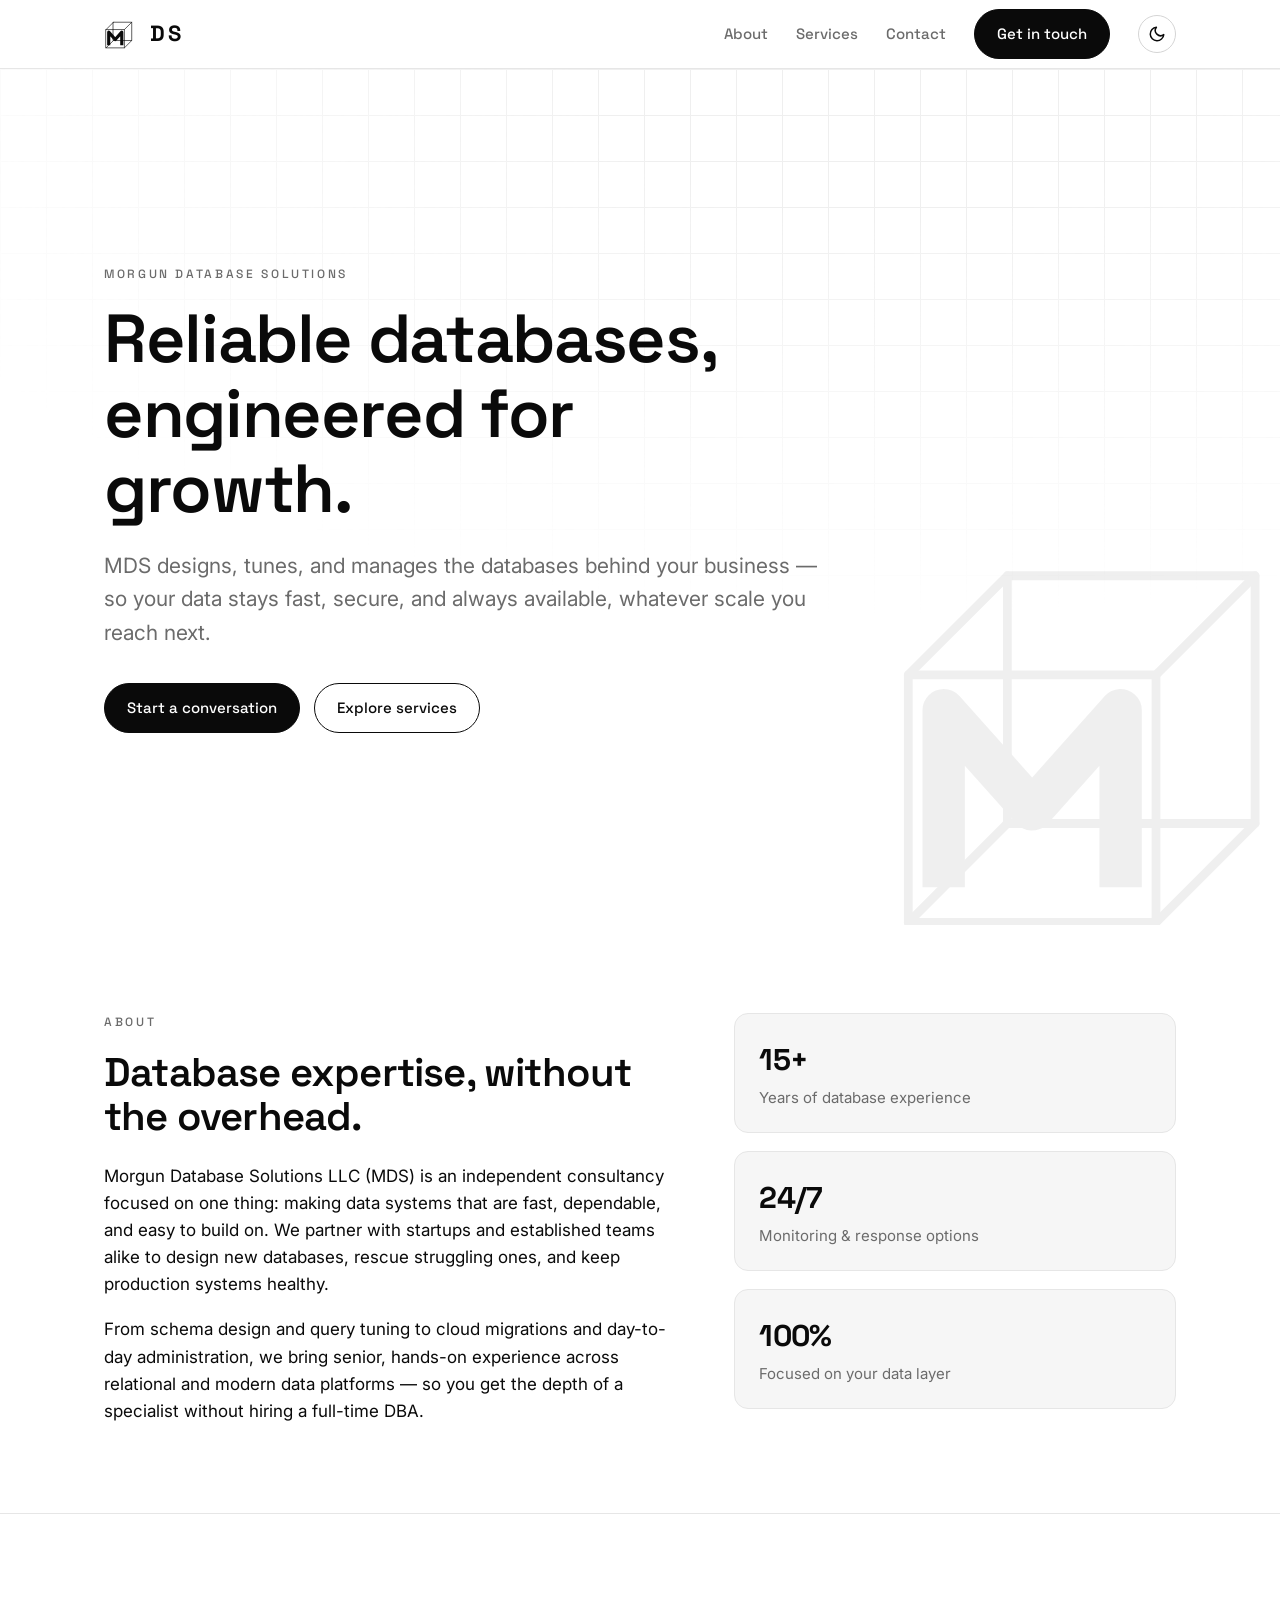
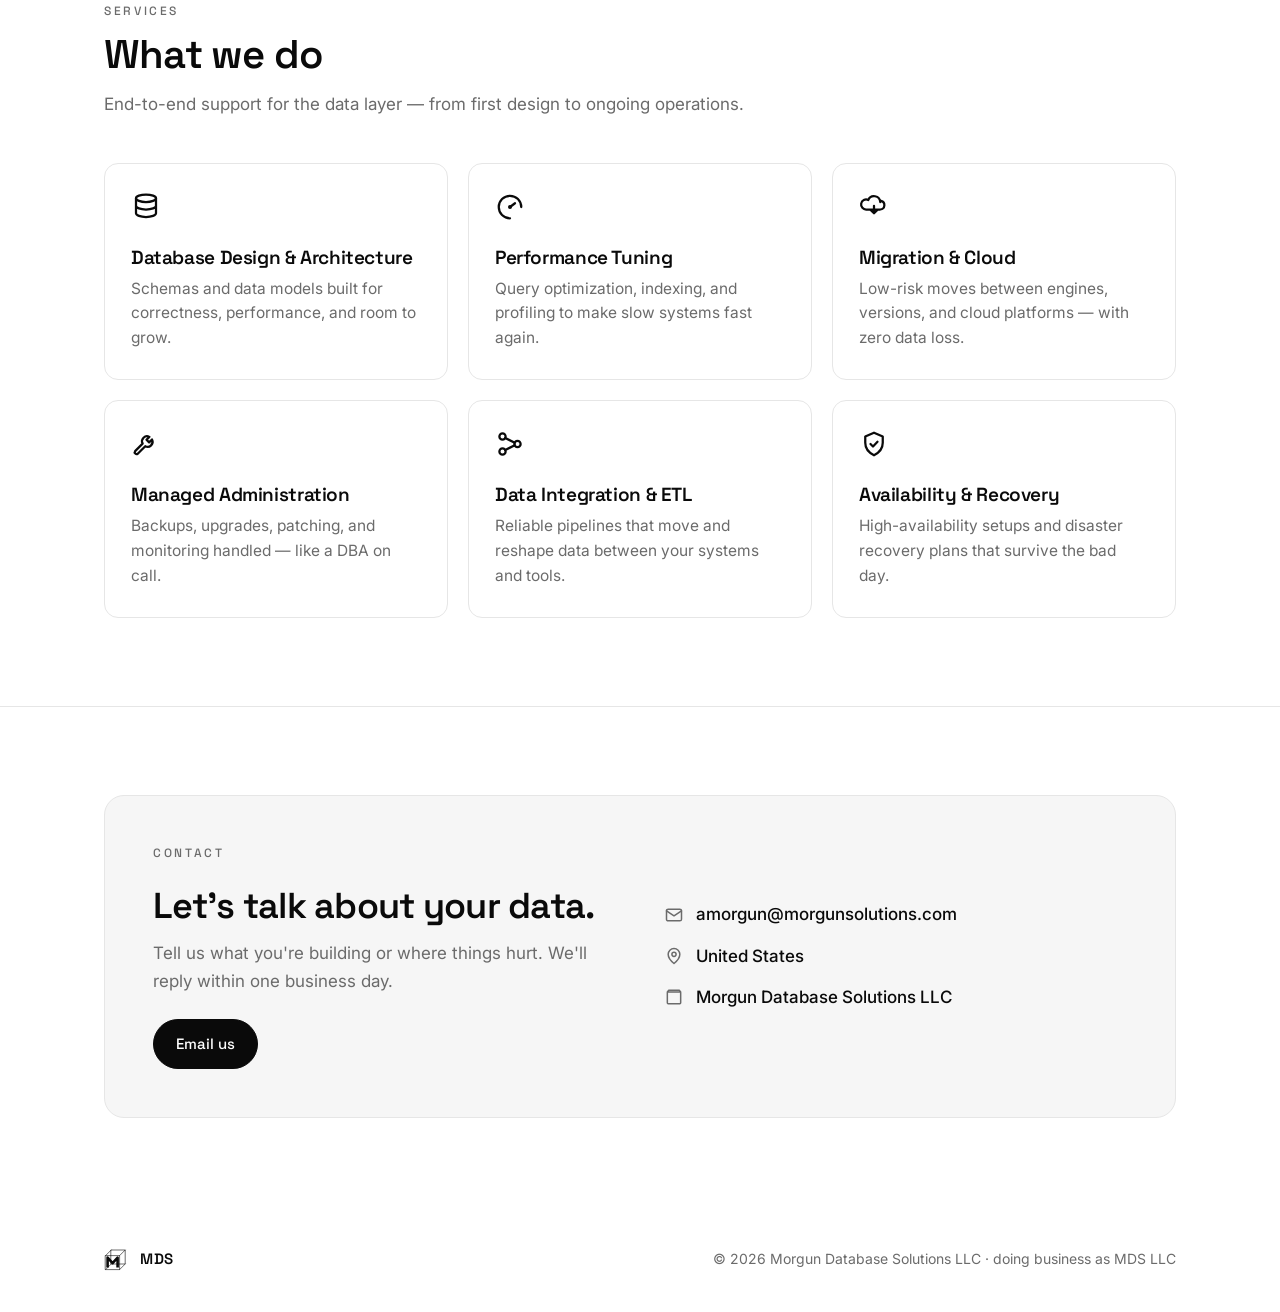
==== index.html @ 6d208a36 "Initial MDS website: static one-page site with refreshed logo Co-Authored-By: Claude Opus 4.8 <norep" ====
<!DOCTYPE html>
<html lang="en" data-theme="">
<head>
  <meta charset="UTF-8" />
  <meta name="viewport" content="width=device-width, initial-scale=1.0" />
  <title>Morgun Database Solutions — MDS</title>
  <meta name="description" content="Morgun Database Solutions (MDS) designs, optimizes, and manages the databases behind your business — fast, secure, and always available." />
  <meta name="theme-color" content="#0a0a0a" />

  <!-- Open Graph -->
  <meta property="og:title" content="Morgun Database Solutions — MDS" />
  <meta property="og:description" content="Database design, performance, migration, and managed support." />
  <meta property="og:type" content="website" />

  <link rel="icon" type="image/svg+xml" href="assets/favicon.svg" />

  <!-- Fonts -->
  <link rel="preconnect" href="https://fonts.googleapis.com" />
  <link rel="preconnect" href="https://fonts.gstatic.com" crossorigin />
  <link href="https://fonts.googleapis.com/css2?family=Inter:wght@400;500;600&family=Space+Grotesk:wght@500;600;700&display=swap" rel="stylesheet" />

  <link rel="stylesheet" href="styles.css" />
</head>
<body>

  <!-- ============ HEADER ============ -->
  <header class="site-header">
    <div class="container">
      <a class="brand" href="#top" aria-label="MDS — Morgun Database Solutions, home">
        <svg class="mark" viewBox="0 0 130 130" fill="none" stroke="currentColor" aria-hidden="true">
          <g stroke-width="2.5" stroke-linejoin="round" stroke-linecap="round">
            <path d="M8 48 H78 V118 H8 Z"/><path d="M36 20 H106 V90 H36 Z"/>
            <path d="M8 48 L36 20 M78 48 L106 20 M78 118 L106 90 M8 118 L36 90"/>
          </g>
          <path d="M18 108 V58 L43 86 L68 58 V108" stroke-width="12" stroke-linejoin="round"/>
        </svg>
        <span class="wordmark">DS</span>
      </a>

      <nav class="nav">
        <a class="navlink" href="#about">About</a>
        <a class="navlink" href="#services">Services</a>
        <a class="navlink" href="#contact">Contact</a>
        <a class="btn btn-primary" href="#contact">Get in touch</a>
        <button class="theme-toggle" id="themeToggle" type="button" aria-label="Toggle dark mode">
          <svg class="icon-moon" viewBox="0 0 24 24" fill="none" stroke="currentColor" stroke-width="2" stroke-linecap="round" stroke-linejoin="round"><path d="M21 12.8A9 9 0 1 1 11.2 3a7 7 0 0 0 9.8 9.8Z"/></svg>
          <svg class="icon-sun" viewBox="0 0 24 24" fill="none" stroke="currentColor" stroke-width="2" stroke-linecap="round" stroke-linejoin="round"><circle cx="12" cy="12" r="4"/><path d="M12 2v2M12 20v2M4.9 4.9l1.4 1.4M17.7 17.7l1.4 1.4M2 12h2M20 12h2M4.9 19.1l1.4-1.4M17.7 6.3l1.4-1.4"/></svg>
        </button>
      </nav>
    </div>
  </header>

  <!-- ============ HERO ============ -->
  <main id="top">
    <section class="hero" style="border-bottom:none;">
      <div class="hero-grid" aria-hidden="true"></div>
      <svg class="hero-cube" viewBox="0 0 130 130" fill="none" stroke="currentColor" aria-hidden="true">
        <g stroke-width="2.5" stroke-linejoin="round" stroke-linecap="round">
          <path d="M8 48 H78 V118 H8 Z"/><path d="M36 20 H106 V90 H36 Z"/>
          <path d="M8 48 L36 20 M78 48 L106 20 M78 118 L106 90 M8 118 L36 90"/>
        </g>
        <path d="M18 108 V58 L43 86 L68 58 V108" stroke-width="12" stroke-linejoin="round"/>
      </svg>
      <div class="container">
        <div class="hero-inner">
          <p class="eyebrow">Morgun Database Solutions</p>
          <h1>Reliable databases, engineered for growth.</h1>
          <p class="lede">MDS designs, tunes, and manages the databases behind your business — so your data stays fast, secure, and always available, whatever scale you reach next.</p>
          <div class="hero-cta">
            <a class="btn btn-primary" href="#contact">Start a conversation</a>
            <a class="btn btn-ghost" href="#services">Explore services</a>
          </div>
        </div>
      </div>
    </section>

    <!-- ============ ABOUT ============ -->
    <section id="about">
      <div class="container">
        <div class="about-grid">
          <div class="about-copy">
            <p class="eyebrow">About</p>
            <div class="section-head" style="margin-bottom:24px;">
              <h2>Database expertise, without the overhead.</h2>
            </div>
            <!-- EDIT ME: replace with your real story -->
            <p>Morgun Database Solutions LLC (MDS) is an independent consultancy focused on one thing: making data systems that are fast, dependable, and easy to build on. We partner with startups and established teams alike to design new databases, rescue struggling ones, and keep production systems healthy.</p>
            <p>From schema design and query tuning to cloud migrations and day-to-day administration, we bring senior, hands-on experience across relational and modern data platforms — so you get the depth of a specialist without hiring a full-time DBA.</p>
          </div>
          <div class="stats">
            <div class="stat"><div class="num">15+</div><div class="label">Years of database experience</div></div>
            <div class="stat"><div class="num">24/7</div><div class="label">Monitoring &amp; response options</div></div>
            <div class="stat"><div class="num">100%</div><div class="label">Focused on your data layer</div></div>
          </div>
        </div>
      </div>
    </section>

    <!-- ============ SERVICES ============ -->
    <section id="services">
      <div class="container">
        <div class="section-head">
          <p class="eyebrow">Services</p>
          <h2>What we do</h2>
          <p>End-to-end support for the data layer — from first design to ongoing operations.</p>
        </div>
        <div class="cards">
          <article class="card">
            <svg class="card-ic" viewBox="0 0 24 24" fill="none" stroke="currentColor" stroke-width="1.8" stroke-linecap="round" stroke-linejoin="round"><ellipse cx="12" cy="5" rx="8" ry="3"/><path d="M4 5v6c0 1.7 3.6 3 8 3s8-1.3 8-3V5M4 11v6c0 1.7 3.6 3 8 3s8-1.3 8-3v-6"/></svg>
            <h3>Database Design &amp; Architecture</h3>
            <p>Schemas and data models built for correctness, performance, and room to grow.</p>
          </article>
          <article class="card">
            <svg class="card-ic" viewBox="0 0 24 24" fill="none" stroke="currentColor" stroke-width="1.8" stroke-linecap="round" stroke-linejoin="round"><path d="M12 21a9 9 0 1 1 9-9"/><path d="M12 12l4-3"/><circle cx="12" cy="12" r="1.6" fill="currentColor" stroke="none"/></svg>
            <h3>Performance Tuning</h3>
            <p>Query optimization, indexing, and profiling to make slow systems fast again.</p>
          </article>
          <article class="card">
            <svg class="card-ic" viewBox="0 0 24 24" fill="none" stroke="currentColor" stroke-width="1.8" stroke-linecap="round" stroke-linejoin="round"><path d="M17 8a5 5 0 0 0-9.6-1.6A4 4 0 1 0 6 14h11a3.5 3.5 0 0 0 .6-6.9Z"/><path d="M12 11v6M9.5 14.5 12 17l2.5-2.5"/></svg>
            <h3>Migration &amp; Cloud</h3>
            <p>Low-risk moves between engines, versions, and cloud platforms — with zero data loss.</p>
          </article>
          <article class="card">
            <svg class="card-ic" viewBox="0 0 24 24" fill="none" stroke="currentColor" stroke-width="1.8" stroke-linecap="round" stroke-linejoin="round"><path d="M14.7 6.3a4 4 0 0 0-5.4 5.4l-6 6a1.5 1.5 0 0 0 2.1 2.1l6-6a4 4 0 0 0 5.4-5.4l-2.3 2.3-2.1-2.1 2.3-2.3Z"/></svg>
            <h3>Managed Administration</h3>
            <p>Backups, upgrades, patching, and monitoring handled — like a DBA on call.</p>
          </article>
          <article class="card">
            <svg class="card-ic" viewBox="0 0 24 24" fill="none" stroke="currentColor" stroke-width="1.8" stroke-linecap="round" stroke-linejoin="round"><circle cx="6" cy="6" r="2.5"/><circle cx="6" cy="18" r="2.5"/><circle cx="18" cy="12" r="2.5"/><path d="M8.2 7.2 15.8 11M8.2 16.8 15.8 13"/></svg>
            <h3>Data Integration &amp; ETL</h3>
            <p>Reliable pipelines that move and reshape data between your systems and tools.</p>
          </article>
          <article class="card">
            <svg class="card-ic" viewBox="0 0 24 24" fill="none" stroke="currentColor" stroke-width="1.8" stroke-linecap="round" stroke-linejoin="round"><path d="M12 3l7 3v5c0 4.5-3 8-7 10-4-2-7-5.5-7-10V6l7-3Z"/><path d="M9.2 12l2 2 3.6-3.8"/></svg>
            <h3>Availability &amp; Recovery</h3>
            <p>High-availability setups and disaster recovery plans that survive the bad day.</p>
          </article>
        </div>
      </div>
    </section>

    <!-- ============ CONTACT ============ -->
    <section id="contact" style="border-bottom:none;">
      <div class="container">
        <div class="contact-wrap">
          <div>
            <p class="eyebrow">Contact</p>
            <h2>Let's talk about your data.</h2>
            <p>Tell us what you're building or where things hurt. We'll reply within one business day.</p>
            <a class="btn btn-primary" href="mailto:amorgun@morgunsolutions.com?subject=Project%20inquiry%20—%20MDS">Email us</a>
          </div>
          <div class="contact-list">
            <!-- EDIT ME: swap in a company email / phone / location -->
            <a href="mailto:amorgun@morgunsolutions.com">
              <svg class="ic" viewBox="0 0 24 24" fill="none" stroke="currentColor" stroke-width="1.8" stroke-linecap="round" stroke-linejoin="round"><rect x="3" y="5" width="18" height="14" rx="2"/><path d="m3 7 9 6 9-6"/></svg>
              amorgun@morgunsolutions.com
            </a>
            <span>
              <svg class="ic" viewBox="0 0 24 24" fill="none" stroke="currentColor" stroke-width="1.8" stroke-linecap="round" stroke-linejoin="round"><path d="M12 21s-7-5.5-7-11a7 7 0 0 1 14 0c0 5.5-7 11-7 11Z"/><circle cx="12" cy="10" r="2.5"/></svg>
              United States
            </span>
            <span>
              <svg class="ic" viewBox="0 0 24 24" fill="none" stroke="currentColor" stroke-width="1.8" stroke-linecap="round" stroke-linejoin="round"><path d="M4 6h16M4 6v13a1 1 0 0 0 1 1h14a1 1 0 0 0 1-1V6M4 6l1.5-2h13L20 6"/></svg>
              Morgun Database Solutions LLC
            </span>
          </div>
        </div>
      </div>
    </section>
  </main>

  <!-- ============ FOOTER ============ -->
  <footer class="site-footer">
    <div class="container">
      <div class="foot-brand">
        <svg class="mark" viewBox="0 0 130 130" fill="none" stroke="currentColor" aria-hidden="true">
          <g stroke-width="3" stroke-linejoin="round" stroke-linecap="round">
            <path d="M8 48 H78 V118 H8 Z"/><path d="M36 20 H106 V90 H36 Z"/>
            <path d="M8 48 L36 20 M78 48 L106 20 M78 118 L106 90 M8 118 L36 90"/>
          </g>
          <path d="M18 108 V58 L43 86 L68 58 V108" stroke-width="13" stroke-linejoin="round"/>
        </svg>
        <span class="name">MDS</span>
      </div>
      <div class="foot-meta">© <span id="year">2026</span> Morgun Database Solutions LLC · doing business as MDS LLC</div>
    </div>
  </footer>

  <script>
    // Theme toggle (respects system preference until user overrides)
    (function () {
      var root = document.documentElement;
      var saved = localStorage.getItem("mds-theme");
      if (saved) root.setAttribute("data-theme", saved);
      document.getElementById("themeToggle").addEventListener("click", function () {
        var isDark = getComputedStyle(root).getPropertyValue("--paper").trim() === "#0a0a0a";
        var next = isDark ? "light" : "dark";
        root.setAttribute("data-theme", next);
        localStorage.setItem("mds-theme", next);
      });
      document.getElementById("year").textContent = new Date().getFullYear();
    })();
  </script>
</body>
</html>
---- styles.css ----
/* ============================================================
   Morgun Database Solutions (MDS) — styles
   Monochrome, geometric, theme-aware (light / dark).
   ============================================================ */

:root {
  --ink:      #0a0a0a;
  --paper:    #ffffff;
  --surface:  #f6f6f6;
  --muted:    #6b6b6b;
  --line:     #e6e6e6;
  --line-2:   #d4d4d4;
  --inverse-bg: #0a0a0a;
  --inverse-fg: #ffffff;

  --maxw: 1120px;
  --radius: 14px;
  --font-head: "Space Grotesk", ui-sans-serif, system-ui, -apple-system, "Segoe UI", Roboto, sans-serif;
  --font-body: "Inter", ui-sans-serif, system-ui, -apple-system, "Segoe UI", Roboto, sans-serif;
}

:root[data-theme="dark"] {
  --ink:      #f3f3f3;
  --paper:    #0a0a0a;
  --surface:  #141414;
  --muted:    #9a9a9a;
  --line:     #242424;
  --line-2:   #333333;
  --inverse-bg: #f3f3f3;
  --inverse-fg: #0a0a0a;
}

@media (prefers-color-scheme: dark) {
  :root:not([data-theme="light"]) {
    --ink:      #f3f3f3;
    --paper:    #0a0a0a;
    --surface:  #141414;
    --muted:    #9a9a9a;
    --line:     #242424;
    --line-2:   #333333;
    --inverse-bg: #f3f3f3;
    --inverse-fg: #0a0a0a;
  }
}

* { box-sizing: border-box; }

html { scroll-behavior: smooth; }

body {
  margin: 0;
  background: var(--paper);
  color: var(--ink);
  font-family: var(--font-body);
  font-size: 17px;
  line-height: 1.6;
  -webkit-font-smoothing: antialiased;
  text-rendering: optimizeLegibility;
}

h1, h2, h3 { font-family: var(--font-head); font-weight: 600; letter-spacing: -0.02em; line-height: 1.1; margin: 0; }

a { color: inherit; }

.container { width: 100%; max-width: var(--maxw); margin: 0 auto; padding: 0 24px; }

.eyebrow {
  font-family: var(--font-head);
  text-transform: uppercase;
  letter-spacing: 0.22em;
  font-size: 12px;
  font-weight: 500;
  color: var(--muted);
}

/* ---------- Buttons ---------- */
.btn {
  display: inline-flex; align-items: center; gap: 8px;
  font-family: var(--font-head); font-weight: 500; font-size: 15px;
  padding: 12px 22px; border-radius: 999px;
  border: 1px solid var(--ink); text-decoration: none;
  cursor: pointer; transition: transform .12s ease, opacity .12s ease, background .12s ease, color .12s ease;
  background: transparent; color: var(--ink);
}
.btn:hover { transform: translateY(-1px); }
.btn-primary { background: var(--inverse-bg); color: var(--inverse-fg); border-color: var(--inverse-bg); }
.btn-primary:hover { opacity: .9; }
.btn-ghost:hover { background: var(--surface); }

/* ---------- Header ---------- */
.site-header {
  position: sticky; top: 0; z-index: 50;
  background: color-mix(in srgb, var(--paper) 82%, transparent);
  backdrop-filter: saturate(160%) blur(10px);
  border-bottom: 1px solid var(--line);
}
.site-header .container { display: flex; align-items: center; justify-content: space-between; height: 68px; }

.brand { display: inline-flex; align-items: center; gap: 12px; text-decoration: none; color: var(--ink); }
.brand .mark { width: 34px; height: 34px; display: block; }
.brand .wordmark {
  font-family: var(--font-head); font-weight: 700; font-size: 22px;
  letter-spacing: 0.12em;
}

.nav { display: flex; align-items: center; gap: 28px; }
.nav a.navlink {
  font-family: var(--font-head); font-size: 15px; font-weight: 500;
  text-decoration: none; color: var(--muted); transition: color .12s ease;
}
.nav a.navlink:hover { color: var(--ink); }

.theme-toggle {
  display: inline-grid; place-items: center;
  width: 38px; height: 38px; border-radius: 999px;
  border: 1px solid var(--line-2); background: transparent; color: var(--ink);
  cursor: pointer; transition: background .12s ease;
}
.theme-toggle:hover { background: var(--surface); }
.theme-toggle svg { width: 18px; height: 18px; }
.icon-sun { display: none; }
:root[data-theme="dark"] .icon-sun { display: block; }
:root[data-theme="dark"] .icon-moon { display: none; }
@media (prefers-color-scheme: dark) {
  :root:not([data-theme="light"]) .icon-sun { display: block; }
  :root:not([data-theme="light"]) .icon-moon { display: none; }
}

.menu-btn { display: none; }

/* ---------- Hero ---------- */
.hero { position: relative; overflow: hidden; border-bottom: 1px solid var(--line); }
.hero-grid {
  position: absolute; inset: 0; z-index: 0; pointer-events: none;
  background-image:
    linear-gradient(var(--line) 1px, transparent 1px),
    linear-gradient(90deg, var(--line) 1px, transparent 1px);
  background-size: 46px 46px;
  mask-image: radial-gradient(120% 90% at 70% 0%, #000 20%, transparent 72%);
  -webkit-mask-image: radial-gradient(120% 90% at 70% 0%, #000 20%, transparent 72%);
  opacity: .6;
}
.hero .container { position: relative; z-index: 1; padding-top: 96px; padding-bottom: 104px; }
.hero-inner { max-width: 720px; }
.hero h1 { font-size: clamp(38px, 6vw, 68px); margin: 18px 0 22px; }
.hero p.lede { font-size: clamp(18px, 2.4vw, 21px); color: var(--muted); margin: 0 0 34px; max-width: 60ch; }
.hero-cta { display: flex; flex-wrap: wrap; gap: 14px; }

.hero-cube {
  position: absolute; right: -60px; bottom: -40px; z-index: 0;
  width: min(46vw, 460px); color: var(--ink); opacity: .06;
  pointer-events: none;
}

/* ---------- Sections ---------- */
section { padding: 88px 0; border-bottom: 1px solid var(--line); }
.section-head { max-width: 640px; margin-bottom: 44px; }
.section-head h2 { font-size: clamp(28px, 4vw, 40px); margin: 12px 0 14px; }
.section-head p { color: var(--muted); margin: 0; }

/* About */
.about-grid { display: grid; grid-template-columns: 1.3fr 1fr; gap: 56px; align-items: start; }
.about-copy p { margin: 0 0 18px; }
.about-copy p:last-child { margin-bottom: 0; }
.stats { display: grid; gap: 18px; }
.stat { border: 1px solid var(--line); border-radius: var(--radius); padding: 22px 24px; background: var(--surface); }
.stat .num { font-family: var(--font-head); font-size: 30px; font-weight: 700; letter-spacing: -0.02em; }
.stat .label { color: var(--muted); font-size: 15px; margin-top: 2px; }

/* Services */
.cards { display: grid; grid-template-columns: repeat(3, 1fr); gap: 20px; }
.card {
  border: 1px solid var(--line); border-radius: var(--radius); padding: 28px 26px;
  background: var(--paper); transition: border-color .15s ease, transform .15s ease, background .15s ease;
}
.card:hover { border-color: var(--line-2); transform: translateY(-3px); background: var(--surface); }
.card .card-ic { width: 30px; height: 30px; color: var(--ink); margin-bottom: 18px; }
.card h3 { font-size: 19px; margin-bottom: 8px; }
.card p { color: var(--muted); font-size: 15.5px; margin: 0; }

/* Contact */
.contact-wrap {
  display: grid; grid-template-columns: 1fr 1fr; gap: 48px; align-items: center;
  border: 1px solid var(--line); border-radius: 20px; padding: 48px; background: var(--surface);
}
.contact-wrap h2 { font-size: clamp(26px, 3.4vw, 36px); margin-bottom: 14px; }
.contact-wrap p { color: var(--muted); margin: 0 0 24px; }
.contact-list { display: grid; gap: 14px; }
.contact-list a, .contact-list span { display: inline-flex; align-items: center; gap: 12px; text-decoration: none; font-weight: 500; }
.contact-list .ic { width: 20px; height: 20px; color: var(--muted); flex: none; }

/* ---------- Footer ---------- */
.site-footer { padding: 40px 0; }
.site-footer .container { display: flex; align-items: center; justify-content: space-between; gap: 20px; flex-wrap: wrap; }
.foot-brand { display: inline-flex; align-items: center; gap: 10px; }
.foot-brand .mark { width: 26px; height: 26px; }
.foot-brand .name { font-family: var(--font-head); font-weight: 600; letter-spacing: .04em; font-size: 15px; }
.foot-meta { color: var(--muted); font-size: 14px; }

/* ---------- Responsive ---------- */
@media (max-width: 860px) {
  .about-grid { grid-template-columns: 1fr; gap: 36px; }
  .cards { grid-template-columns: 1fr 1fr; }
  .contact-wrap { grid-template-columns: 1fr; padding: 34px; }
  .nav .navlink { display: none; }
}
@media (max-width: 560px) {
  body { font-size: 16px; }
  .cards { grid-template-columns: 1fr; }
  section { padding: 64px 0; }
  .hero .container { padding-top: 68px; padding-bottom: 76px; }
}
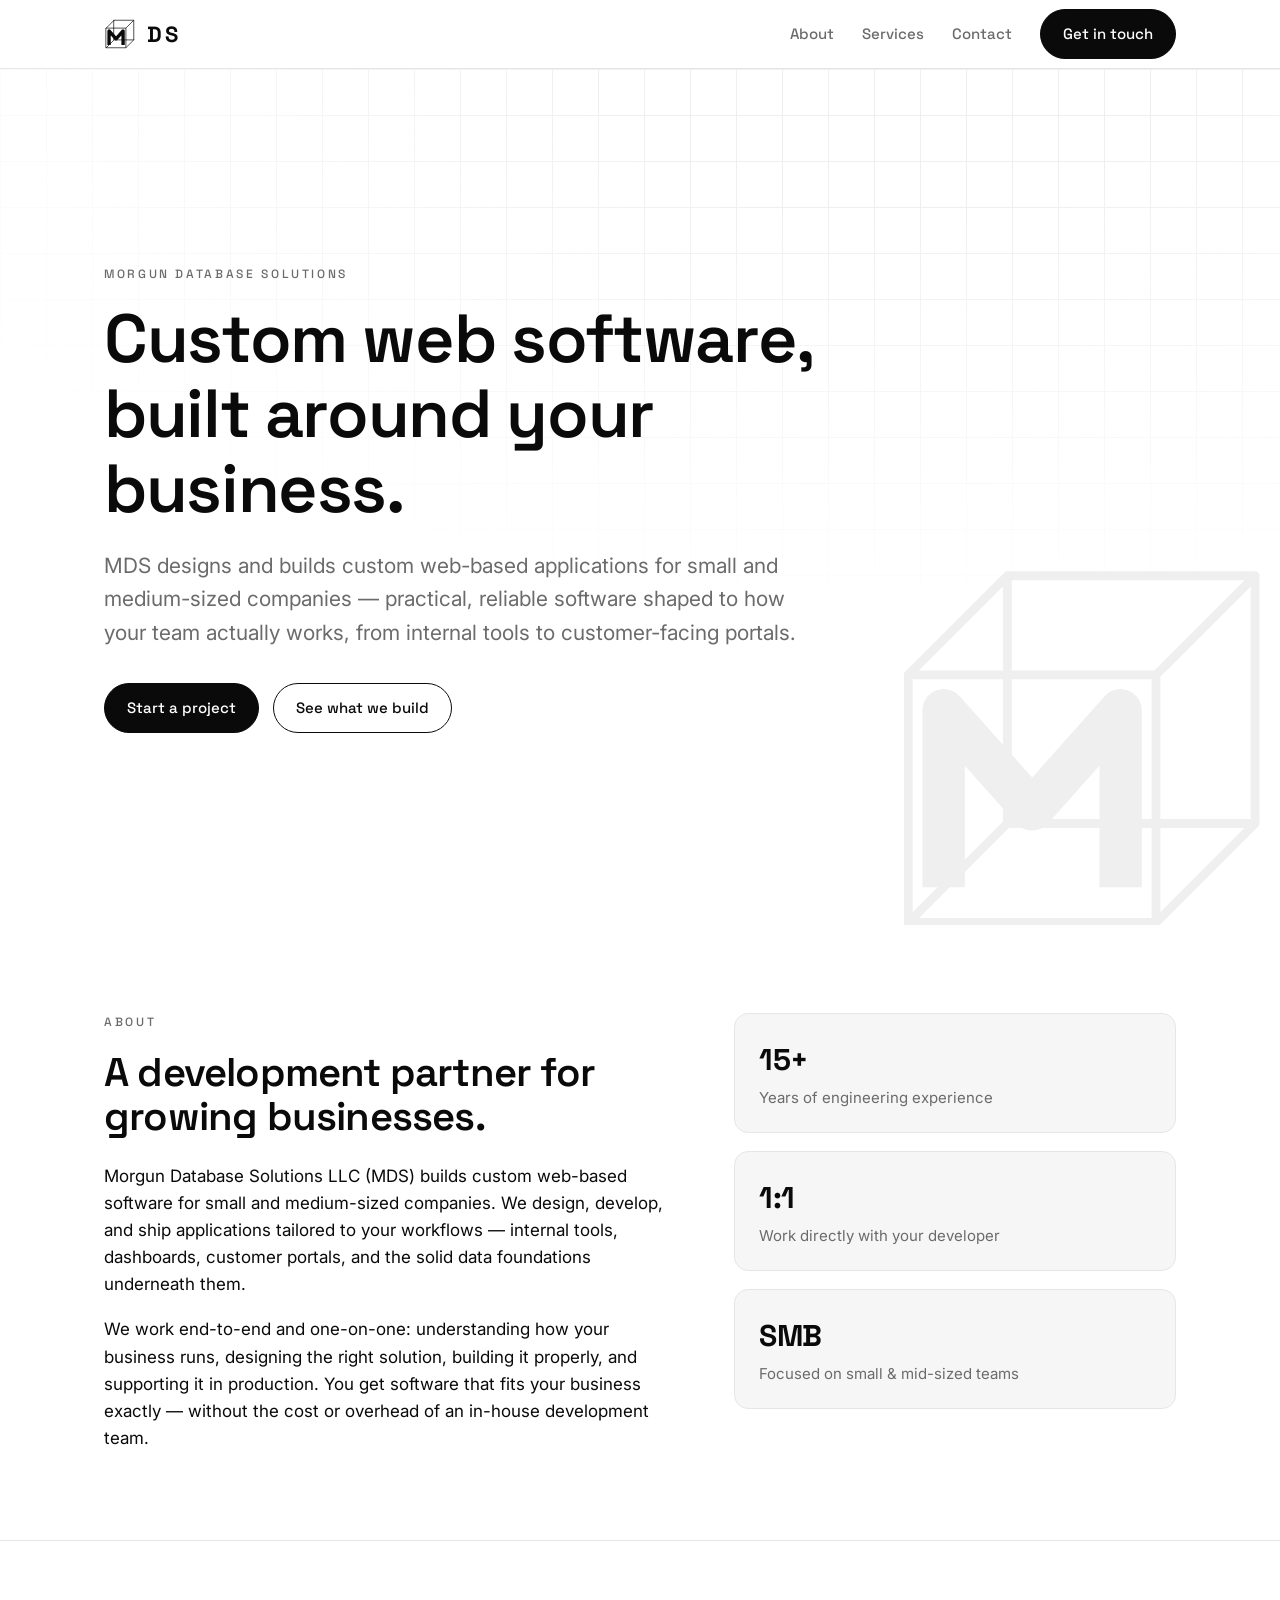
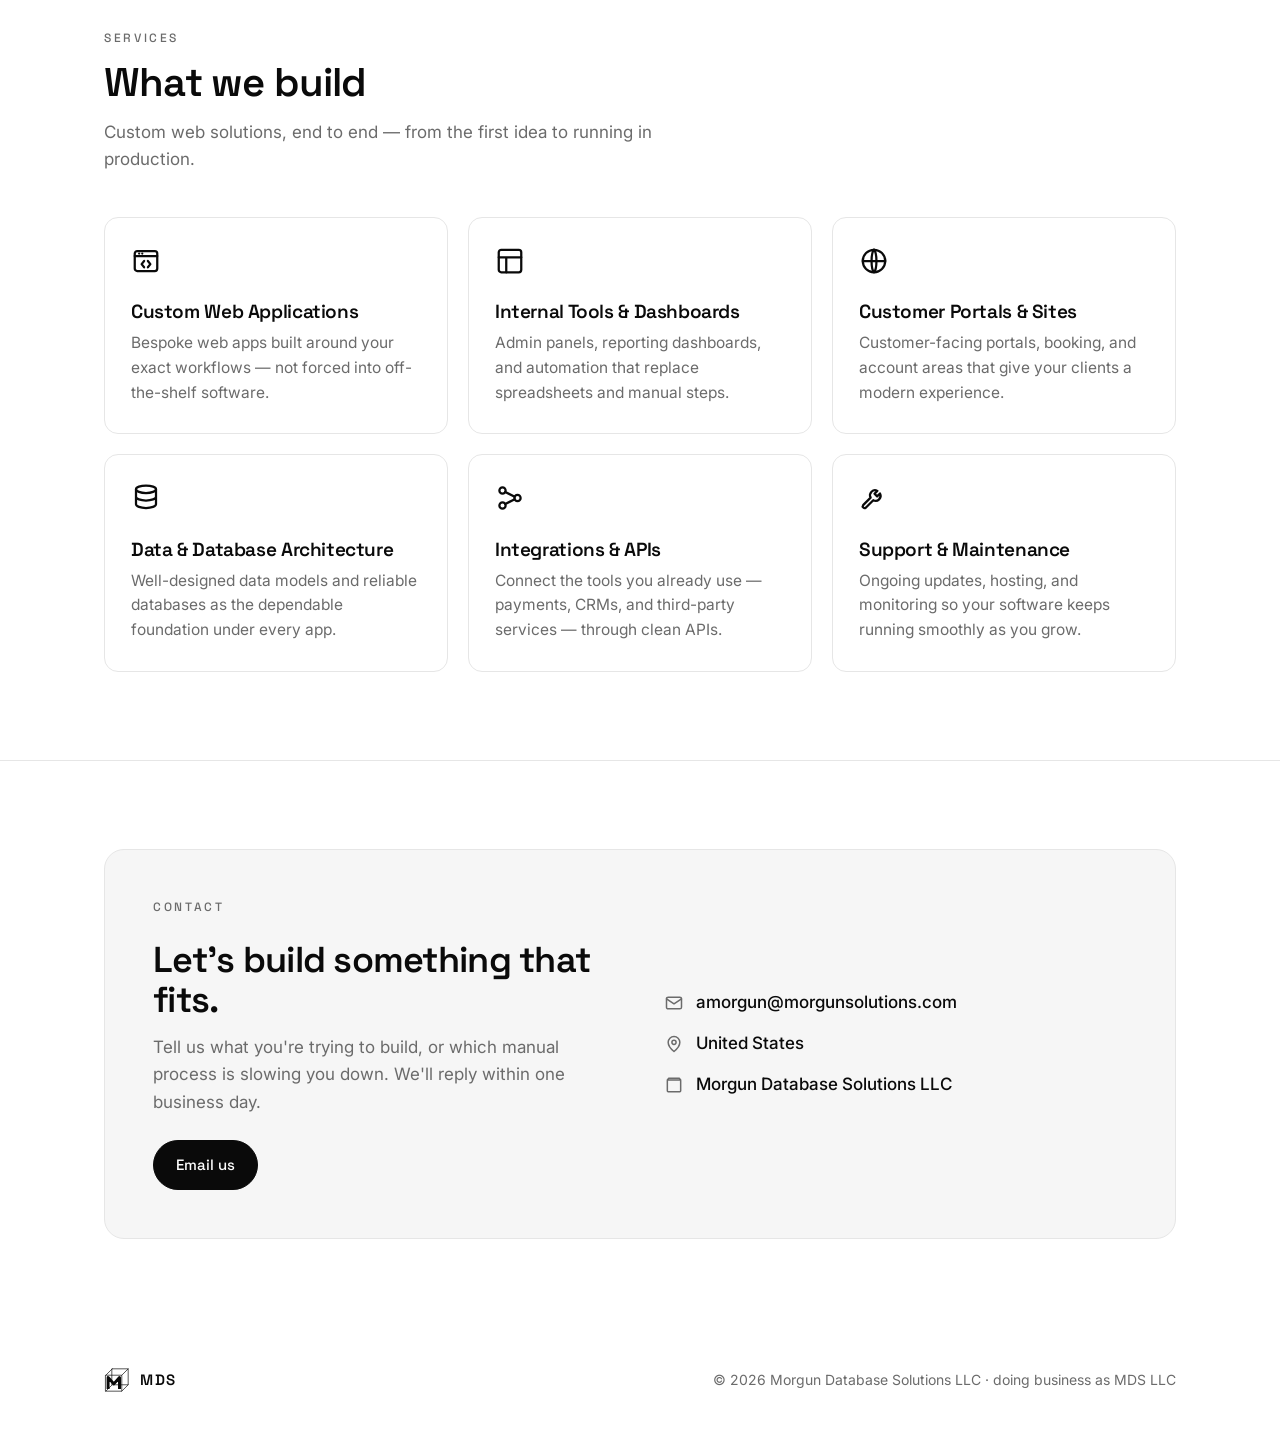
==== commit a82d586c: "Reposition to custom web development; update email, drop theme toggle, fix logo alignment - Shift me" ====
--- a/index.html
+++ b/index.html
@@ -1,15 +1,15 @@
 <!DOCTYPE html>
-<html lang="en" data-theme="">
+<html lang="en">
 <head>
   <meta charset="UTF-8" />
   <meta name="viewport" content="width=device-width, initial-scale=1.0" />
-  <title>Morgun Database Solutions — MDS</title>
-  <meta name="description" content="Morgun Database Solutions (MDS) designs, optimizes, and manages the databases behind your business — fast, secure, and always available." />
+  <title>Morgun Database Solutions (MDS) — Custom Web Solutions</title>
+  <meta name="description" content="MDS designs and builds custom web-based software for small and medium-sized businesses — internal tools, dashboards, customer portals, and the data behind them." />
   <meta name="theme-color" content="#0a0a0a" />
 
   <!-- Open Graph -->
-  <meta property="og:title" content="Morgun Database Solutions — MDS" />
-  <meta property="og:description" content="Database design, performance, migration, and managed support." />
+  <meta property="og:title" content="Morgun Database Solutions (MDS) — Custom Web Solutions" />
+  <meta property="og:description" content="Custom-built web applications for small and medium-sized companies." />
   <meta property="og:type" content="website" />
 
   <link rel="icon" type="image/svg+xml" href="assets/favicon.svg" />
@@ -27,7 +27,7 @@
   <header class="site-header">
     <div class="container">
       <a class="brand" href="#top" aria-label="MDS — Morgun Database Solutions, home">
-        <svg class="mark" viewBox="0 0 130 130" fill="none" stroke="currentColor" aria-hidden="true">
+        <svg class="mark" viewBox="0 12 114 114" fill="none" stroke="currentColor" aria-hidden="true">
           <g stroke-width="2.5" stroke-linejoin="round" stroke-linecap="round">
             <path d="M8 48 H78 V118 H8 Z"/><path d="M36 20 H106 V90 H36 Z"/>
             <path d="M8 48 L36 20 M78 48 L106 20 M78 118 L106 90 M8 118 L36 90"/>
@@ -42,10 +42,6 @@
         <a class="navlink" href="#services">Services</a>
         <a class="navlink" href="#contact">Contact</a>
         <a class="btn btn-primary" href="#contact">Get in touch</a>
-        <button class="theme-toggle" id="themeToggle" type="button" aria-label="Toggle dark mode">
-          <svg class="icon-moon" viewBox="0 0 24 24" fill="none" stroke="currentColor" stroke-width="2" stroke-linecap="round" stroke-linejoin="round"><path d="M21 12.8A9 9 0 1 1 11.2 3a7 7 0 0 0 9.8 9.8Z"/></svg>
-          <svg class="icon-sun" viewBox="0 0 24 24" fill="none" stroke="currentColor" stroke-width="2" stroke-linecap="round" stroke-linejoin="round"><circle cx="12" cy="12" r="4"/><path d="M12 2v2M12 20v2M4.9 4.9l1.4 1.4M17.7 17.7l1.4 1.4M2 12h2M20 12h2M4.9 19.1l1.4-1.4M17.7 6.3l1.4-1.4"/></svg>
-        </button>
       </nav>
     </div>
   </header>
@@ -64,11 +60,11 @@
       <div class="container">
         <div class="hero-inner">
           <p class="eyebrow">Morgun Database Solutions</p>
-          <h1>Reliable databases, engineered for growth.</h1>
-          <p class="lede">MDS designs, tunes, and manages the databases behind your business — so your data stays fast, secure, and always available, whatever scale you reach next.</p>
+          <h1>Custom web software, built around your business.</h1>
+          <p class="lede">MDS designs and builds custom web-based applications for small and medium-sized companies — practical, reliable software shaped to how your team actually works, from internal tools to customer-facing portals.</p>
           <div class="hero-cta">
-            <a class="btn btn-primary" href="#contact">Start a conversation</a>
-            <a class="btn btn-ghost" href="#services">Explore services</a>
+            <a class="btn btn-primary" href="#contact">Start a project</a>
+            <a class="btn btn-ghost" href="#services">See what we build</a>
           </div>
         </div>
       </div>
@@ -81,16 +77,16 @@
           <div class="about-copy">
             <p class="eyebrow">About</p>
             <div class="section-head" style="margin-bottom:24px;">
-              <h2>Database expertise, without the overhead.</h2>
+              <h2>A development partner for growing businesses.</h2>
             </div>
             <!-- EDIT ME: replace with your real story -->
-            <p>Morgun Database Solutions LLC (MDS) is an independent consultancy focused on one thing: making data systems that are fast, dependable, and easy to build on. We partner with startups and established teams alike to design new databases, rescue struggling ones, and keep production systems healthy.</p>
-            <p>From schema design and query tuning to cloud migrations and day-to-day administration, we bring senior, hands-on experience across relational and modern data platforms — so you get the depth of a specialist without hiring a full-time DBA.</p>
+            <p>Morgun Database Solutions LLC (MDS) builds custom web-based software for small and medium-sized companies. We design, develop, and ship applications tailored to your workflows — internal tools, dashboards, customer portals, and the solid data foundations underneath them.</p>
+            <p>We work end-to-end and one-on-one: understanding how your business runs, designing the right solution, building it properly, and supporting it in production. You get software that fits your business exactly — without the cost or overhead of an in-house development team.</p>
           </div>
           <div class="stats">
-            <div class="stat"><div class="num">15+</div><div class="label">Years of database experience</div></div>
-            <div class="stat"><div class="num">24/7</div><div class="label">Monitoring &amp; response options</div></div>
-            <div class="stat"><div class="num">100%</div><div class="label">Focused on your data layer</div></div>
+            <div class="stat"><div class="num">15+</div><div class="label">Years of engineering experience</div></div>
+            <div class="stat"><div class="num">1:1</div><div class="label">Work directly with your developer</div></div>
+            <div class="stat"><div class="num">SMB</div><div class="label">Focused on small &amp; mid-sized teams</div></div>
           </div>
         </div>
       </div>
@@ -101,39 +97,39 @@
       <div class="container">
         <div class="section-head">
           <p class="eyebrow">Services</p>
-          <h2>What we do</h2>
-          <p>End-to-end support for the data layer — from first design to ongoing operations.</p>
+          <h2>What we build</h2>
+          <p>Custom web solutions, end to end — from the first idea to running in production.</p>
         </div>
         <div class="cards">
           <article class="card">
-            <svg class="card-ic" viewBox="0 0 24 24" fill="none" stroke="currentColor" stroke-width="1.8" stroke-linecap="round" stroke-linejoin="round"><ellipse cx="12" cy="5" rx="8" ry="3"/><path d="M4 5v6c0 1.7 3.6 3 8 3s8-1.3 8-3V5M4 11v6c0 1.7 3.6 3 8 3s8-1.3 8-3v-6"/></svg>
-            <h3>Database Design &amp; Architecture</h3>
-            <p>Schemas and data models built for correctness, performance, and room to grow.</p>
+            <svg class="card-ic" viewBox="0 0 24 24" fill="none" stroke="currentColor" stroke-width="1.8" stroke-linecap="round" stroke-linejoin="round"><rect x="3" y="4" width="18" height="16" rx="2"/><path d="M3 8h18M6.5 6h.01M9 6h.01"/><path d="M10.5 12l-2 2.5 2 2.5M13.5 12l2 2.5-2 2.5"/></svg>
+            <h3>Custom Web Applications</h3>
+            <p>Bespoke web apps built around your exact workflows — not forced into off-the-shelf software.</p>
           </article>
           <article class="card">
-            <svg class="card-ic" viewBox="0 0 24 24" fill="none" stroke="currentColor" stroke-width="1.8" stroke-linecap="round" stroke-linejoin="round"><path d="M12 21a9 9 0 1 1 9-9"/><path d="M12 12l4-3"/><circle cx="12" cy="12" r="1.6" fill="currentColor" stroke="none"/></svg>
-            <h3>Performance Tuning</h3>
-            <p>Query optimization, indexing, and profiling to make slow systems fast again.</p>
+            <svg class="card-ic" viewBox="0 0 24 24" fill="none" stroke="currentColor" stroke-width="1.8" stroke-linecap="round" stroke-linejoin="round"><rect x="3" y="3" width="18" height="18" rx="2"/><path d="M3 9h18M9 21V9"/></svg>
+            <h3>Internal Tools &amp; Dashboards</h3>
+            <p>Admin panels, reporting dashboards, and automation that replace spreadsheets and manual steps.</p>
           </article>
           <article class="card">
-            <svg class="card-ic" viewBox="0 0 24 24" fill="none" stroke="currentColor" stroke-width="1.8" stroke-linecap="round" stroke-linejoin="round"><path d="M17 8a5 5 0 0 0-9.6-1.6A4 4 0 1 0 6 14h11a3.5 3.5 0 0 0 .6-6.9Z"/><path d="M12 11v6M9.5 14.5 12 17l2.5-2.5"/></svg>
-            <h3>Migration &amp; Cloud</h3>
-            <p>Low-risk moves between engines, versions, and cloud platforms — with zero data loss.</p>
+            <svg class="card-ic" viewBox="0 0 24 24" fill="none" stroke="currentColor" stroke-width="1.8" stroke-linecap="round" stroke-linejoin="round"><circle cx="12" cy="12" r="9"/><path d="M3 12h18"/><path d="M12 3c2.6 2.7 2.6 15.3 0 18M12 3c-2.6 2.7-2.6 15.3 0 18"/></svg>
+            <h3>Customer Portals &amp; Sites</h3>
+            <p>Customer-facing portals, booking, and account areas that give your clients a modern experience.</p>
+          </article>
+          <article class="card">
+            <svg class="card-ic" viewBox="0 0 24 24" fill="none" stroke="currentColor" stroke-width="1.8" stroke-linecap="round" stroke-linejoin="round"><ellipse cx="12" cy="5" rx="8" ry="3"/><path d="M4 5v6c0 1.7 3.6 3 8 3s8-1.3 8-3V5M4 11v6c0 1.7 3.6 3 8 3s8-1.3 8-3v-6"/></svg>
+            <h3>Data &amp; Database Architecture</h3>
+            <p>Well-designed data models and reliable databases as the dependable foundation under every app.</p>
+          </article>
+          <article class="card">
+            <svg class="card-ic" viewBox="0 0 24 24" fill="none" stroke="currentColor" stroke-width="1.8" stroke-linecap="round" stroke-linejoin="round"><circle cx="6" cy="6" r="2.5"/><circle cx="6" cy="18" r="2.5"/><circle cx="18" cy="12" r="2.5"/><path d="M8.2 7.2 15.8 11M8.2 16.8 15.8 13"/></svg>
+            <h3>Integrations &amp; APIs</h3>
+            <p>Connect the tools you already use — payments, CRMs, and third-party services — through clean APIs.</p>
           </article>
           <article class="card">
             <svg class="card-ic" viewBox="0 0 24 24" fill="none" stroke="currentColor" stroke-width="1.8" stroke-linecap="round" stroke-linejoin="round"><path d="M14.7 6.3a4 4 0 0 0-5.4 5.4l-6 6a1.5 1.5 0 0 0 2.1 2.1l6-6a4 4 0 0 0 5.4-5.4l-2.3 2.3-2.1-2.1 2.3-2.3Z"/></svg>
-            <h3>Managed Administration</h3>
-            <p>Backups, upgrades, patching, and monitoring handled — like a DBA on call.</p>
-          </article>
-          <article class="card">
-            <svg class="card-ic" viewBox="0 0 24 24" fill="none" stroke="currentColor" stroke-width="1.8" stroke-linecap="round" stroke-linejoin="round"><circle cx="6" cy="6" r="2.5"/><circle cx="6" cy="18" r="2.5"/><circle cx="18" cy="12" r="2.5"/><path d="M8.2 7.2 15.8 11M8.2 16.8 15.8 13"/></svg>
-            <h3>Data Integration &amp; ETL</h3>
-            <p>Reliable pipelines that move and reshape data between your systems and tools.</p>
-          </article>
-          <article class="card">
-            <svg class="card-ic" viewBox="0 0 24 24" fill="none" stroke="currentColor" stroke-width="1.8" stroke-linecap="round" stroke-linejoin="round"><path d="M12 3l7 3v5c0 4.5-3 8-7 10-4-2-7-5.5-7-10V6l7-3Z"/><path d="M9.2 12l2 2 3.6-3.8"/></svg>
-            <h3>Availability &amp; Recovery</h3>
-            <p>High-availability setups and disaster recovery plans that survive the bad day.</p>
+            <h3>Support &amp; Maintenance</h3>
+            <p>Ongoing updates, hosting, and monitoring so your software keeps running smoothly as you grow.</p>
           </article>
         </div>
       </div>
@@ -145,12 +141,11 @@
         <div class="contact-wrap">
           <div>
             <p class="eyebrow">Contact</p>
-            <h2>Let's talk about your data.</h2>
-            <p>Tell us what you're building or where things hurt. We'll reply within one business day.</p>
+            <h2>Let's build something that fits.</h2>
+            <p>Tell us what you're trying to build, or which manual process is slowing you down. We'll reply within one business day.</p>
             <a class="btn btn-primary" href="mailto:amorgun@morgunsolutions.com?subject=Project%20inquiry%20—%20MDS">Email us</a>
           </div>
           <div class="contact-list">
-            <!-- EDIT ME: swap in a company email / phone / location -->
             <a href="mailto:amorgun@morgunsolutions.com">
               <svg class="ic" viewBox="0 0 24 24" fill="none" stroke="currentColor" stroke-width="1.8" stroke-linecap="round" stroke-linejoin="round"><rect x="3" y="5" width="18" height="14" rx="2"/><path d="m3 7 9 6 9-6"/></svg>
               amorgun@morgunsolutions.com
@@ -173,7 +168,7 @@
   <footer class="site-footer">
     <div class="container">
       <div class="foot-brand">
-        <svg class="mark" viewBox="0 0 130 130" fill="none" stroke="currentColor" aria-hidden="true">
+        <svg class="mark" viewBox="0 12 114 114" fill="none" stroke="currentColor" aria-hidden="true">
           <g stroke-width="3" stroke-linejoin="round" stroke-linecap="round">
             <path d="M8 48 H78 V118 H8 Z"/><path d="M36 20 H106 V90 H36 Z"/>
             <path d="M8 48 L36 20 M78 48 L106 20 M78 118 L106 90 M8 118 L36 90"/>
@@ -187,19 +182,7 @@
   </footer>
 
   <script>
-    // Theme toggle (respects system preference until user overrides)
-    (function () {
-      var root = document.documentElement;
-      var saved = localStorage.getItem("mds-theme");
-      if (saved) root.setAttribute("data-theme", saved);
-      document.getElementById("themeToggle").addEventListener("click", function () {
-        var isDark = getComputedStyle(root).getPropertyValue("--paper").trim() === "#0a0a0a";
-        var next = isDark ? "light" : "dark";
-        root.setAttribute("data-theme", next);
-        localStorage.setItem("mds-theme", next);
-      });
-      document.getElementById("year").textContent = new Date().getFullYear();
-    })();
+    document.getElementById("year").textContent = new Date().getFullYear();
   </script>
 </body>
 </html>
--- a/styles.css
+++ b/styles.css
@@ -1,6 +1,7 @@
 /* ============================================================
    Morgun Database Solutions (MDS) — styles
-   Monochrome, geometric, theme-aware (light / dark).
+   Monochrome, geometric. Light/dark follows the visitor's
+   system setting (prefers-color-scheme).
    ============================================================ */
 
 :root {
@@ -19,19 +20,8 @@
   --font-body: "Inter", ui-sans-serif, system-ui, -apple-system, "Segoe UI", Roboto, sans-serif;
 }
 
-:root[data-theme="dark"] {
-  --ink:      #f3f3f3;
-  --paper:    #0a0a0a;
-  --surface:  #141414;
-  --muted:    #9a9a9a;
-  --line:     #242424;
-  --line-2:   #333333;
-  --inverse-bg: #f3f3f3;
-  --inverse-fg: #0a0a0a;
-}
-
 @media (prefers-color-scheme: dark) {
-  :root:not([data-theme="light"]) {
+  :root {
     --ink:      #f3f3f3;
     --paper:    #0a0a0a;
     --surface:  #141414;
@@ -96,11 +86,11 @@
 }
 .site-header .container { display: flex; align-items: center; justify-content: space-between; height: 68px; }
 
-.brand { display: inline-flex; align-items: center; gap: 12px; text-decoration: none; color: var(--ink); }
-.brand .mark { width: 34px; height: 34px; display: block; }
+.brand { display: inline-flex; align-items: center; gap: 11px; text-decoration: none; color: var(--ink); }
+.brand .mark { width: 32px; height: 32px; display: block; flex: none; }
 .brand .wordmark {
   font-family: var(--font-head); font-weight: 700; font-size: 22px;
-  letter-spacing: 0.12em;
+  letter-spacing: 0.14em; line-height: 1;
 }
 
 .nav { display: flex; align-items: center; gap: 28px; }
@@ -109,24 +99,6 @@
   text-decoration: none; color: var(--muted); transition: color .12s ease;
 }
 .nav a.navlink:hover { color: var(--ink); }
-
-.theme-toggle {
-  display: inline-grid; place-items: center;
-  width: 38px; height: 38px; border-radius: 999px;
-  border: 1px solid var(--line-2); background: transparent; color: var(--ink);
-  cursor: pointer; transition: background .12s ease;
-}
-.theme-toggle:hover { background: var(--surface); }
-.theme-toggle svg { width: 18px; height: 18px; }
-.icon-sun { display: none; }
-:root[data-theme="dark"] .icon-sun { display: block; }
-:root[data-theme="dark"] .icon-moon { display: none; }
-@media (prefers-color-scheme: dark) {
-  :root:not([data-theme="light"]) .icon-sun { display: block; }
-  :root:not([data-theme="light"]) .icon-moon { display: none; }
-}
-
-.menu-btn { display: none; }
 
 /* ---------- Hero ---------- */
 .hero { position: relative; overflow: hidden; border-bottom: 1px solid var(--line); }
@@ -193,8 +165,8 @@
 .site-footer { padding: 40px 0; }
 .site-footer .container { display: flex; align-items: center; justify-content: space-between; gap: 20px; flex-wrap: wrap; }
 .foot-brand { display: inline-flex; align-items: center; gap: 10px; }
-.foot-brand .mark { width: 26px; height: 26px; }
-.foot-brand .name { font-family: var(--font-head); font-weight: 600; letter-spacing: .04em; font-size: 15px; }
+.foot-brand .mark { width: 26px; height: 26px; flex: none; }
+.foot-brand .name { font-family: var(--font-head); font-weight: 600; letter-spacing: .1em; font-size: 15px; }
 .foot-meta { color: var(--muted); font-size: 14px; }
 
 /* ---------- Responsive ---------- */
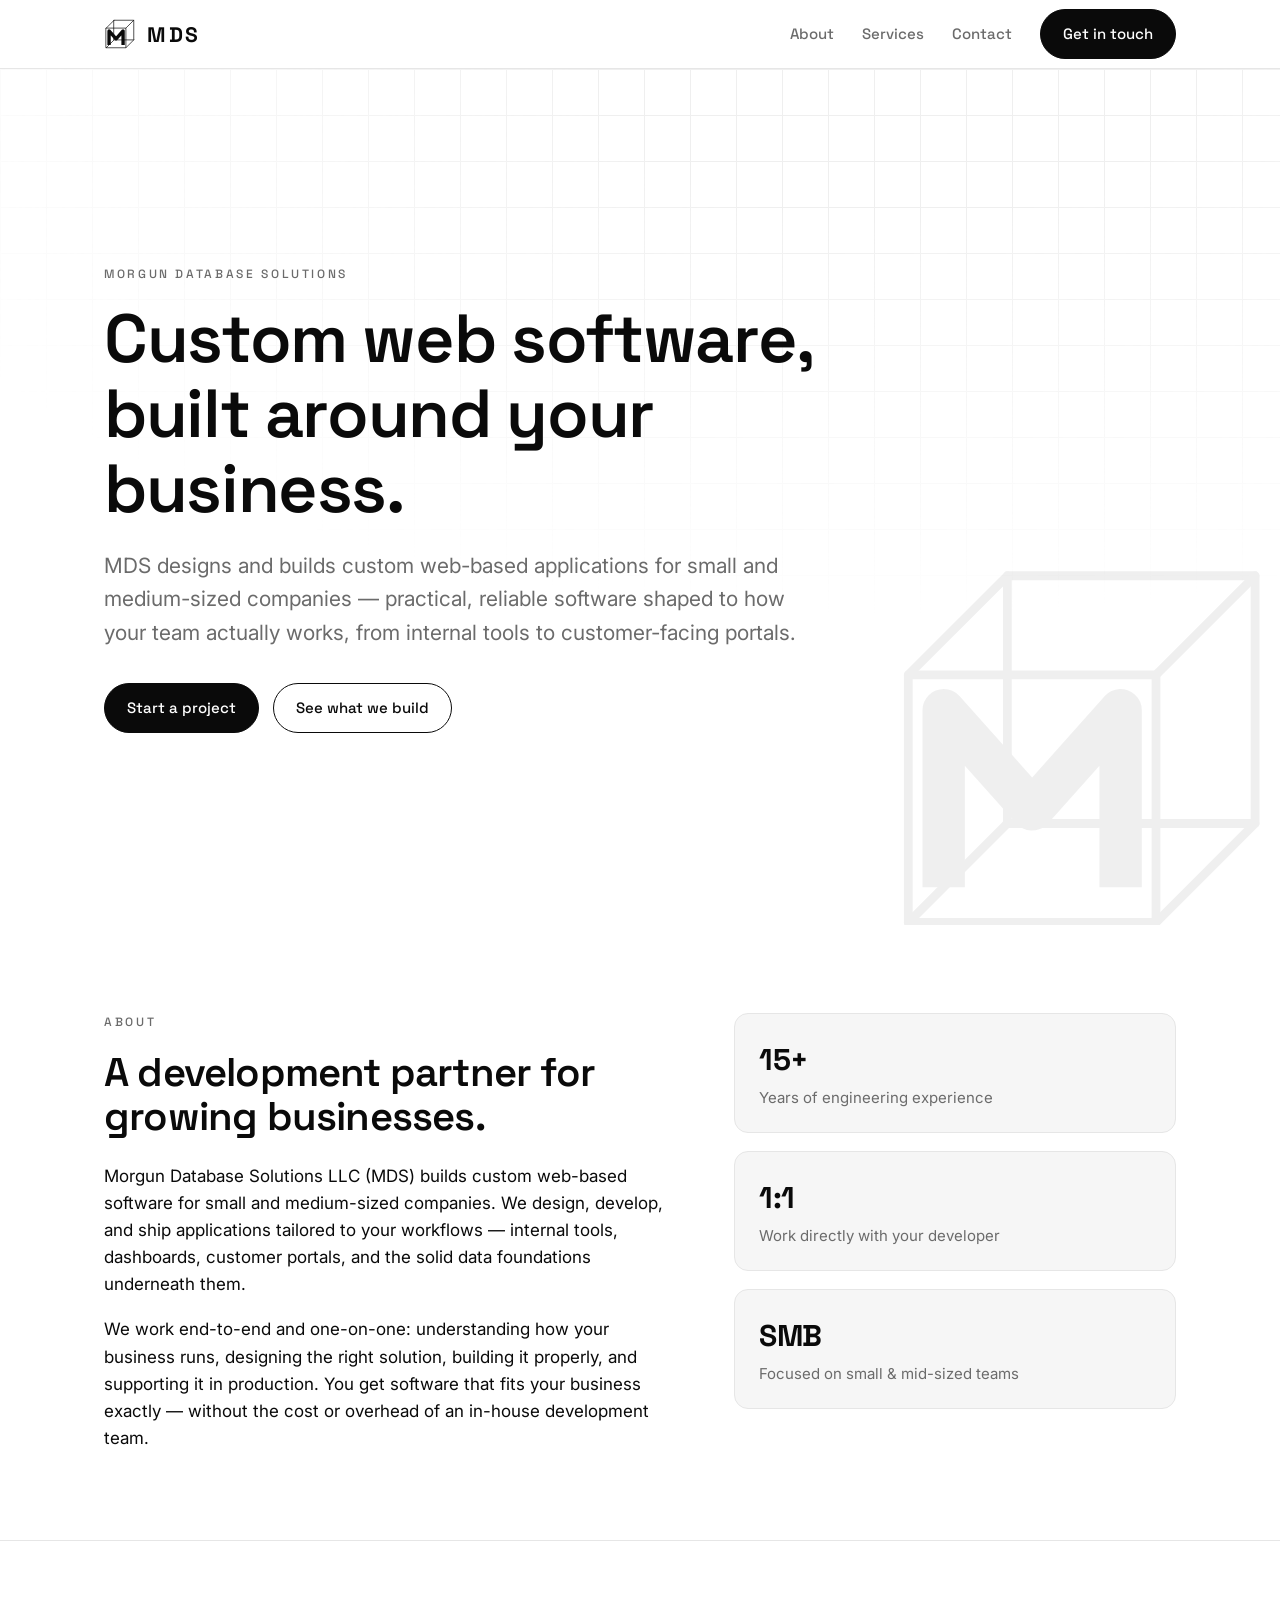
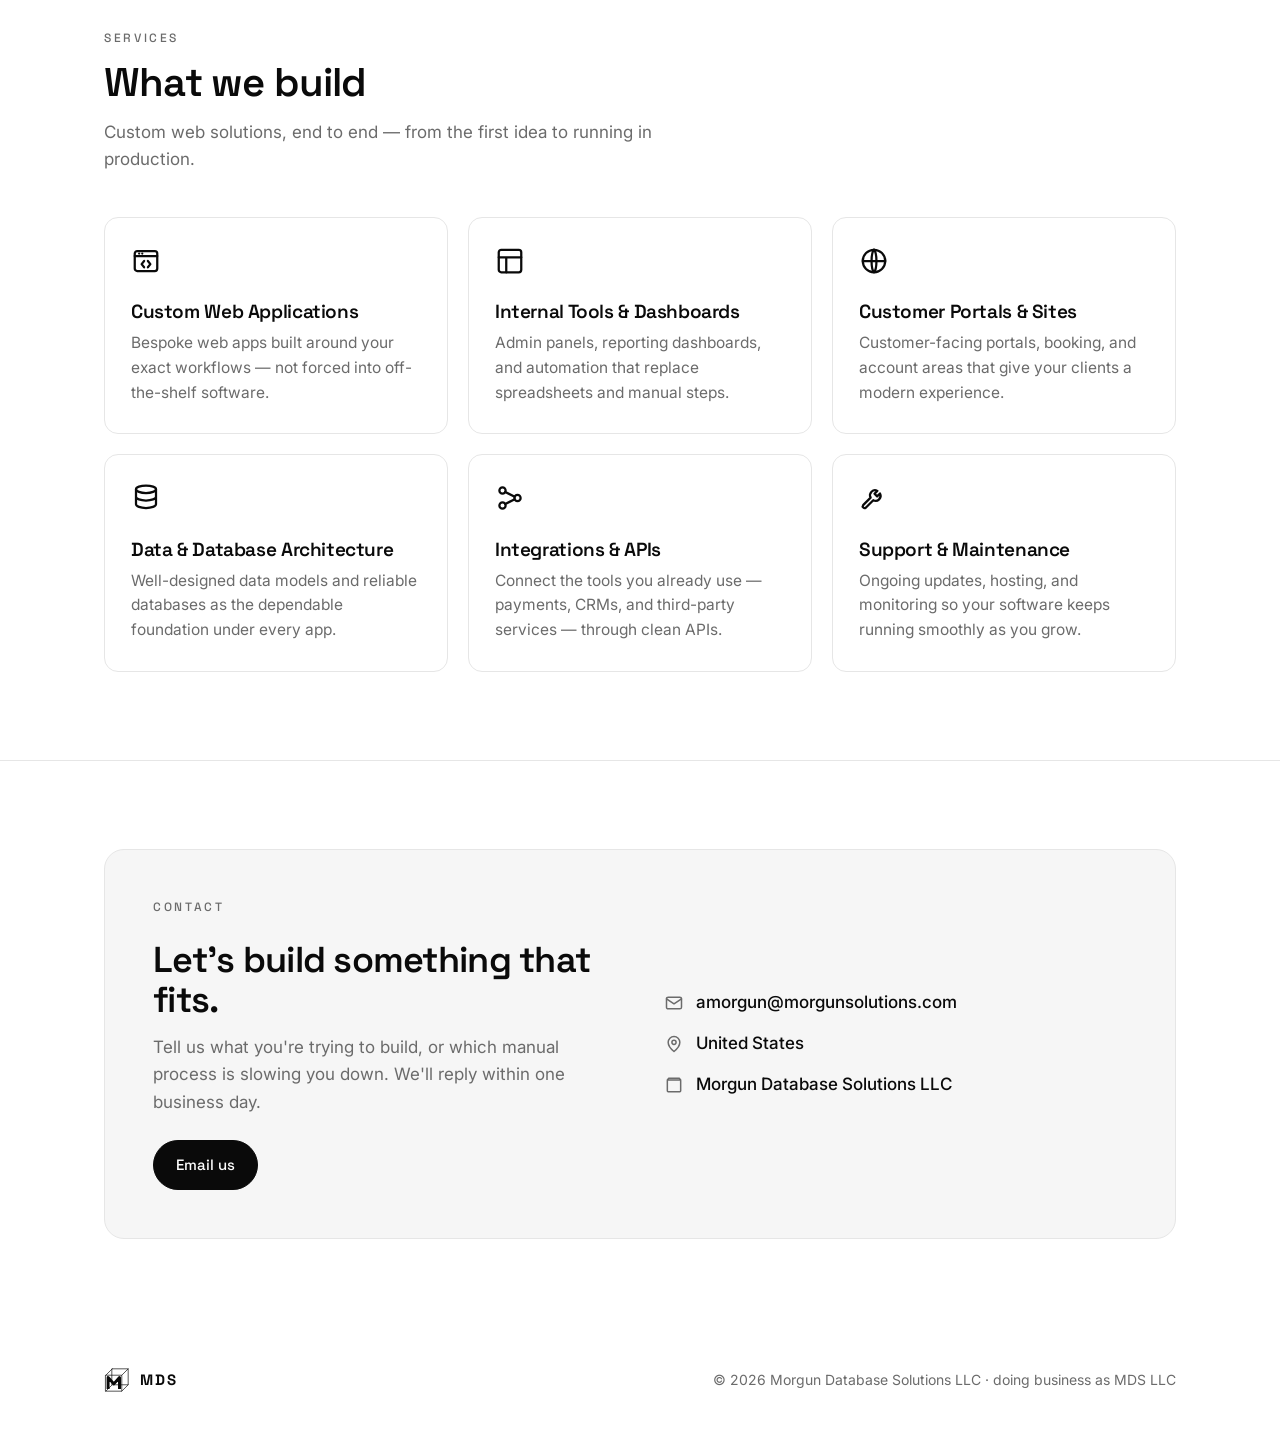
==== commit 2cd2942d: "Unify header wordmark to MDS to match footer lockup Co-Authored-By: Claude Opus 4.8 <noreply@anthrop" ====
--- a/index.html
+++ b/index.html
@@ -34,7 +34,7 @@
           </g>
           <path d="M18 108 V58 L43 86 L68 58 V108" stroke-width="12" stroke-linejoin="round"/>
         </svg>
-        <span class="wordmark">DS</span>
+        <span class="wordmark">MDS</span>
       </a>
 
       <nav class="nav">
--- a/styles.css
+++ b/styles.css
@@ -89,8 +89,8 @@
 .brand { display: inline-flex; align-items: center; gap: 11px; text-decoration: none; color: var(--ink); }
 .brand .mark { width: 32px; height: 32px; display: block; flex: none; }
 .brand .wordmark {
-  font-family: var(--font-head); font-weight: 700; font-size: 22px;
-  letter-spacing: 0.14em; line-height: 1;
+  font-family: var(--font-head); font-weight: 700; font-size: 21px;
+  letter-spacing: 0.12em; line-height: 1;
 }
 
 .nav { display: flex; align-items: center; gap: 28px; }
@@ -166,7 +166,7 @@
 .site-footer .container { display: flex; align-items: center; justify-content: space-between; gap: 20px; flex-wrap: wrap; }
 .foot-brand { display: inline-flex; align-items: center; gap: 10px; }
 .foot-brand .mark { width: 26px; height: 26px; flex: none; }
-.foot-brand .name { font-family: var(--font-head); font-weight: 600; letter-spacing: .1em; font-size: 15px; }
+.foot-brand .name { font-family: var(--font-head); font-weight: 700; letter-spacing: .12em; font-size: 15px; }
 .foot-meta { color: var(--muted); font-size: 14px; }
 
 /* ---------- Responsive ---------- */
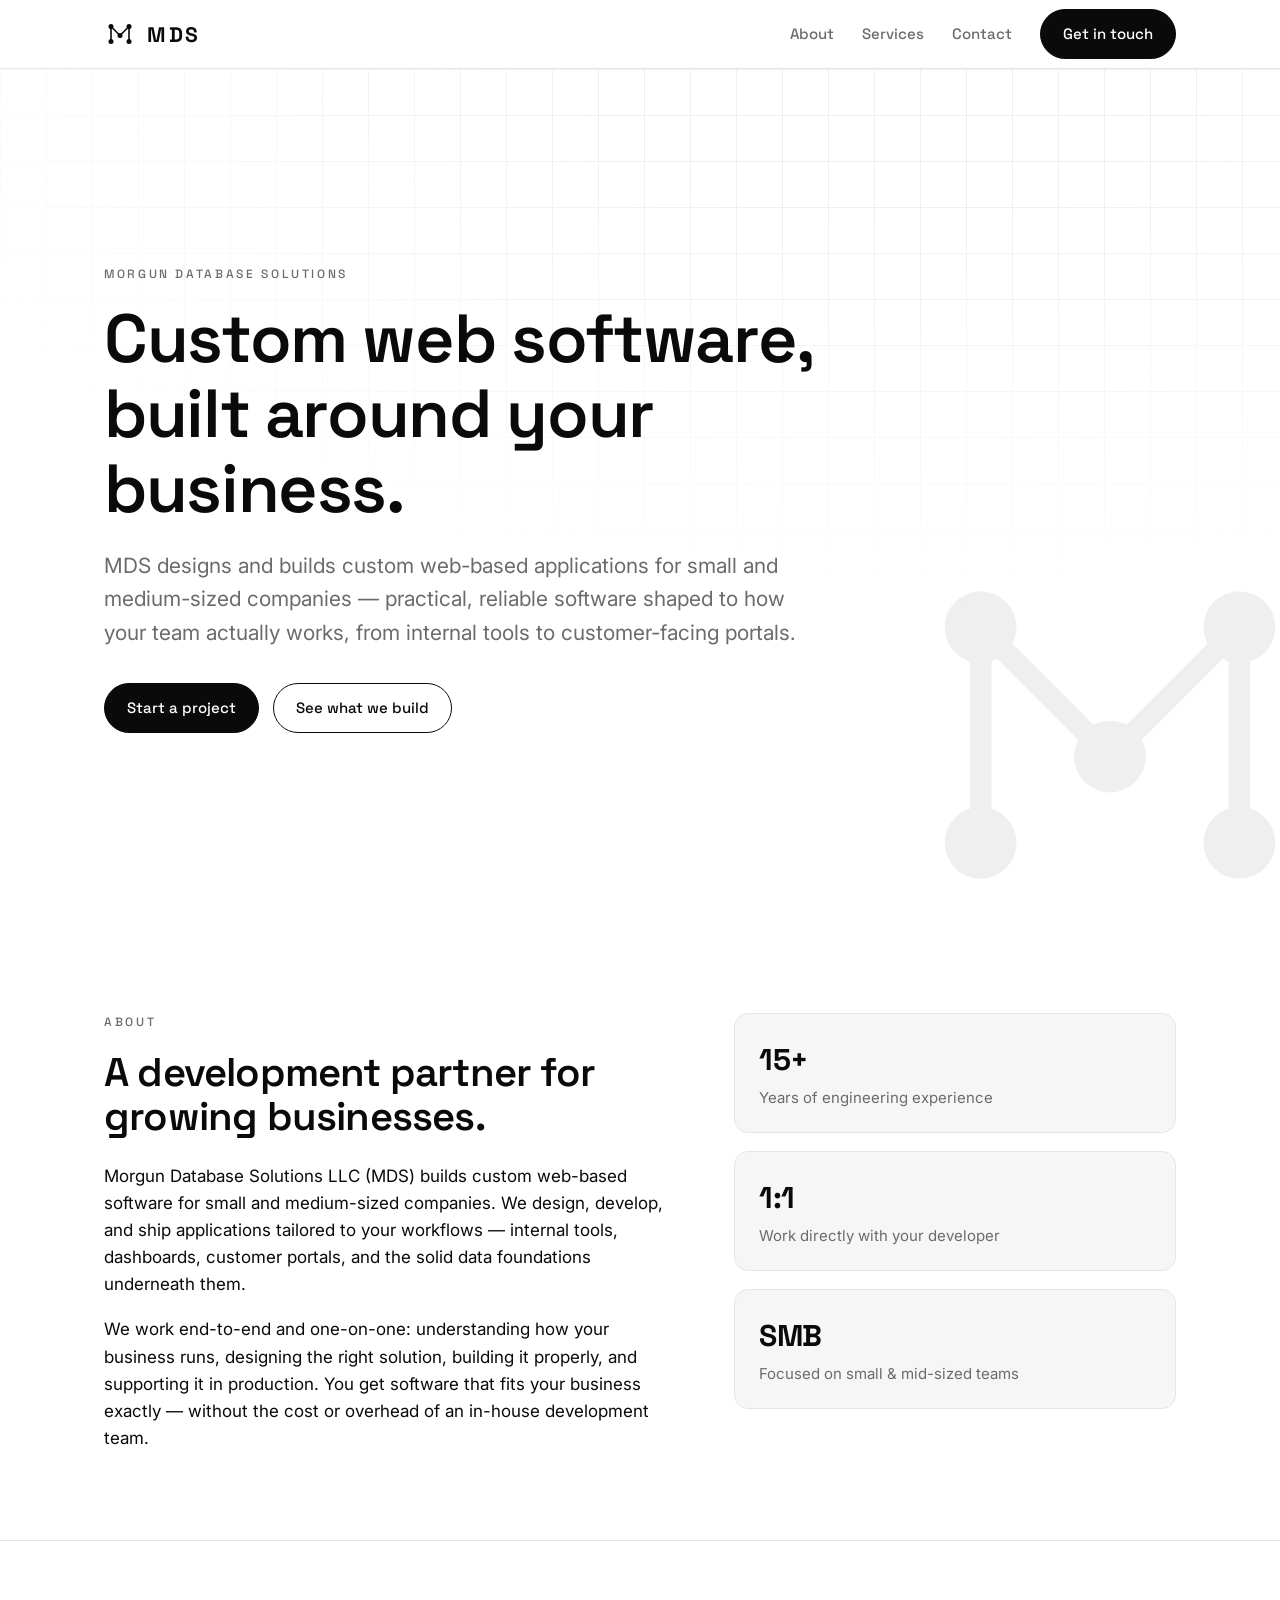
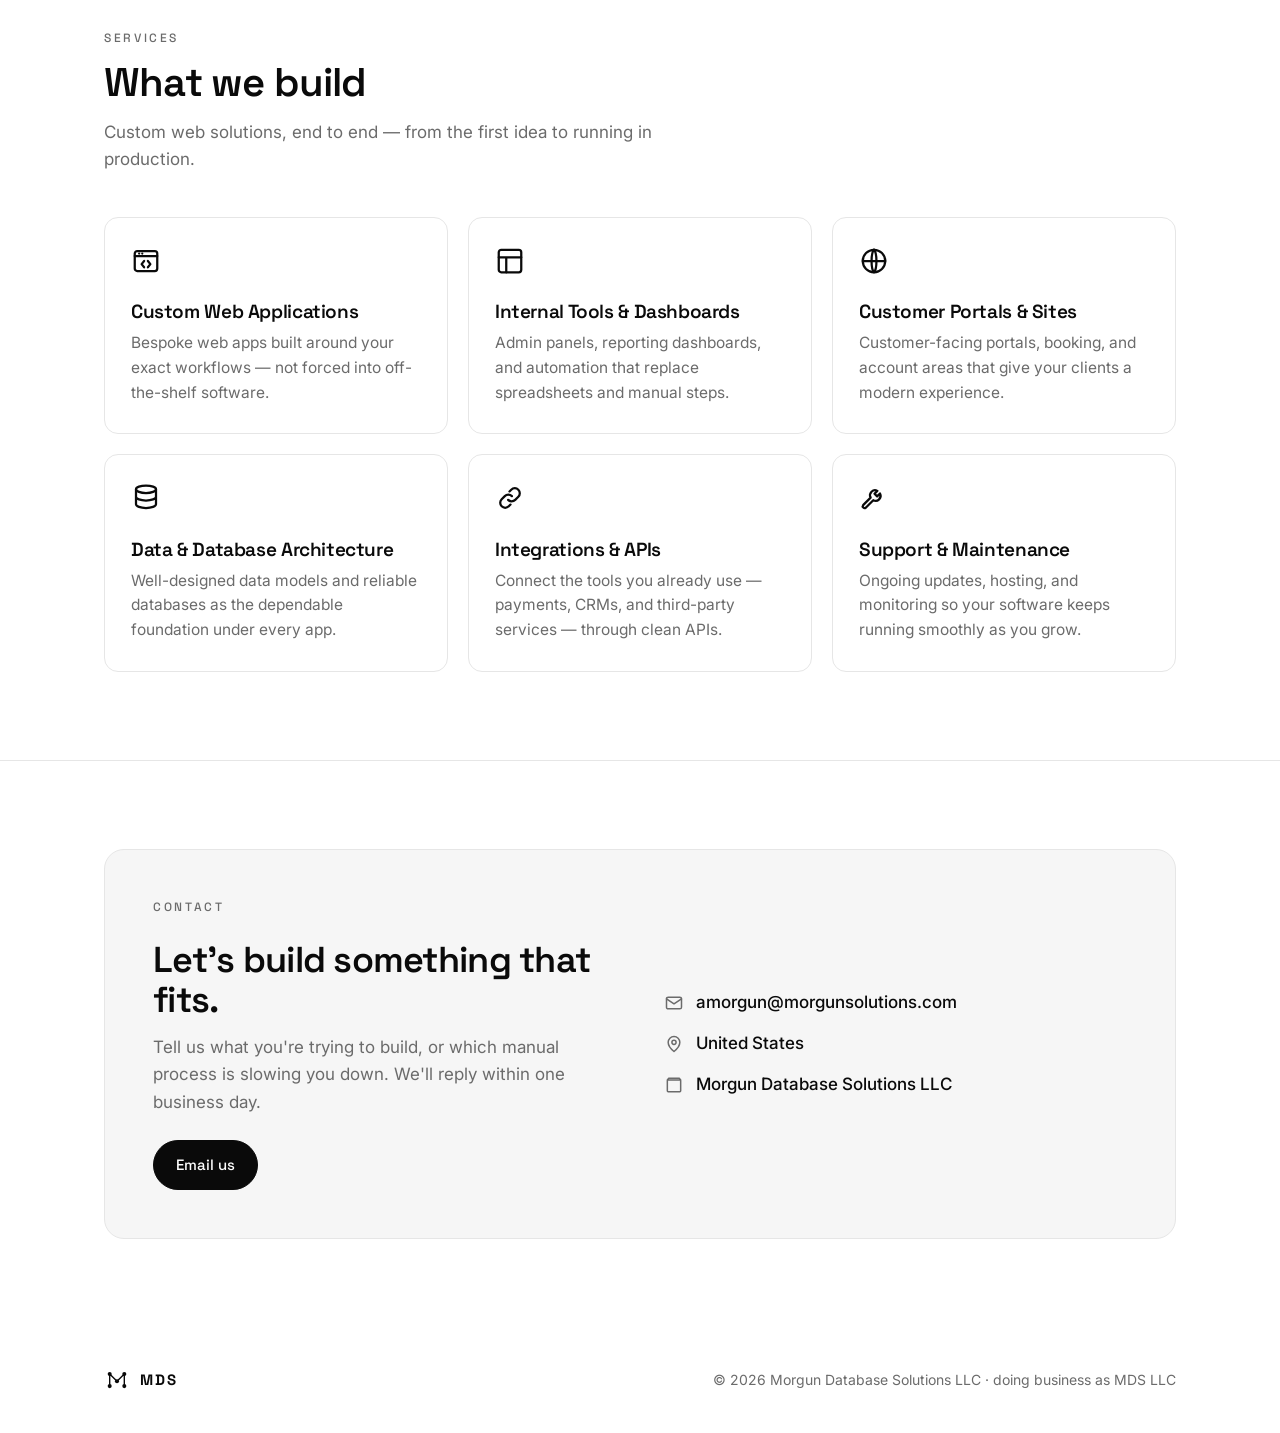
==== commit 2fcda138: "New brand mark: network-nodes 'M' across header, hero, footer, favicon Replaces the isometric cube w" ====
--- a/index.html
+++ b/index.html
@@ -27,12 +27,11 @@
   <header class="site-header">
     <div class="container">
       <a class="brand" href="#top" aria-label="MDS — Morgun Database Solutions, home">
-        <svg class="mark" viewBox="0 12 114 114" fill="none" stroke="currentColor" aria-hidden="true">
-          <g stroke-width="2.5" stroke-linejoin="round" stroke-linecap="round">
-            <path d="M8 48 H78 V118 H8 Z"/><path d="M36 20 H106 V90 H36 Z"/>
-            <path d="M8 48 L36 20 M78 48 L106 20 M78 118 L106 90 M8 118 L36 90"/>
+        <svg class="mark" viewBox="0 0 64 64" fill="none" stroke="currentColor" aria-hidden="true">
+          <path d="M14 47 V17 L32 35 L50 17 V47" stroke-width="3.2" stroke-linejoin="round" stroke-linecap="round"/>
+          <g fill="currentColor" stroke="none">
+            <circle cx="14" cy="17" r="5"/><circle cx="50" cy="17" r="5"/><circle cx="32" cy="35" r="5"/><circle cx="14" cy="47" r="5"/><circle cx="50" cy="47" r="5"/>
           </g>
-          <path d="M18 108 V58 L43 86 L68 58 V108" stroke-width="12" stroke-linejoin="round"/>
         </svg>
         <span class="wordmark">MDS</span>
       </a>
@@ -50,12 +49,11 @@
   <main id="top">
     <section class="hero" style="border-bottom:none;">
       <div class="hero-grid" aria-hidden="true"></div>
-      <svg class="hero-cube" viewBox="0 0 130 130" fill="none" stroke="currentColor" aria-hidden="true">
-        <g stroke-width="2.5" stroke-linejoin="round" stroke-linecap="round">
-          <path d="M8 48 H78 V118 H8 Z"/><path d="M36 20 H106 V90 H36 Z"/>
-          <path d="M8 48 L36 20 M78 48 L106 20 M78 118 L106 90 M8 118 L36 90"/>
+      <svg class="hero-cube" viewBox="0 0 64 64" fill="none" stroke="currentColor" aria-hidden="true">
+        <path d="M14 47 V17 L32 35 L50 17 V47" stroke-width="3" stroke-linejoin="round" stroke-linecap="round"/>
+        <g fill="currentColor" stroke="none">
+          <circle cx="14" cy="17" r="5"/><circle cx="50" cy="17" r="5"/><circle cx="32" cy="35" r="5"/><circle cx="14" cy="47" r="5"/><circle cx="50" cy="47" r="5"/>
         </g>
-        <path d="M18 108 V58 L43 86 L68 58 V108" stroke-width="12" stroke-linejoin="round"/>
       </svg>
       <div class="container">
         <div class="hero-inner">
@@ -122,7 +120,7 @@
             <p>Well-designed data models and reliable databases as the dependable foundation under every app.</p>
           </article>
           <article class="card">
-            <svg class="card-ic" viewBox="0 0 24 24" fill="none" stroke="currentColor" stroke-width="1.8" stroke-linecap="round" stroke-linejoin="round"><circle cx="6" cy="6" r="2.5"/><circle cx="6" cy="18" r="2.5"/><circle cx="18" cy="12" r="2.5"/><path d="M8.2 7.2 15.8 11M8.2 16.8 15.8 13"/></svg>
+            <svg class="card-ic" viewBox="0 0 24 24" fill="none" stroke="currentColor" stroke-width="1.8" stroke-linecap="round" stroke-linejoin="round"><path d="M10.5 13.5a4 4 0 0 0 5.66 0l2.5-2.5a4 4 0 1 0-5.66-5.66l-1.4 1.4"/><path d="M13.5 10.5a4 4 0 0 0-5.66 0l-2.5 2.5a4 4 0 1 0 5.66 5.66l1.4-1.4"/></svg>
             <h3>Integrations &amp; APIs</h3>
             <p>Connect the tools you already use — payments, CRMs, and third-party services — through clean APIs.</p>
           </article>
@@ -168,12 +166,11 @@
   <footer class="site-footer">
     <div class="container">
       <div class="foot-brand">
-        <svg class="mark" viewBox="0 12 114 114" fill="none" stroke="currentColor" aria-hidden="true">
-          <g stroke-width="3" stroke-linejoin="round" stroke-linecap="round">
-            <path d="M8 48 H78 V118 H8 Z"/><path d="M36 20 H106 V90 H36 Z"/>
-            <path d="M8 48 L36 20 M78 48 L106 20 M78 118 L106 90 M8 118 L36 90"/>
+        <svg class="mark" viewBox="0 0 64 64" fill="none" stroke="currentColor" aria-hidden="true">
+          <path d="M14 47 V17 L32 35 L50 17 V47" stroke-width="3.4" stroke-linejoin="round" stroke-linecap="round"/>
+          <g fill="currentColor" stroke="none">
+            <circle cx="14" cy="17" r="5"/><circle cx="50" cy="17" r="5"/><circle cx="32" cy="35" r="5"/><circle cx="14" cy="47" r="5"/><circle cx="50" cy="47" r="5"/>
           </g>
-          <path d="M18 108 V58 L43 86 L68 58 V108" stroke-width="13" stroke-linejoin="round"/>
         </svg>
         <span class="name">MDS</span>
       </div>
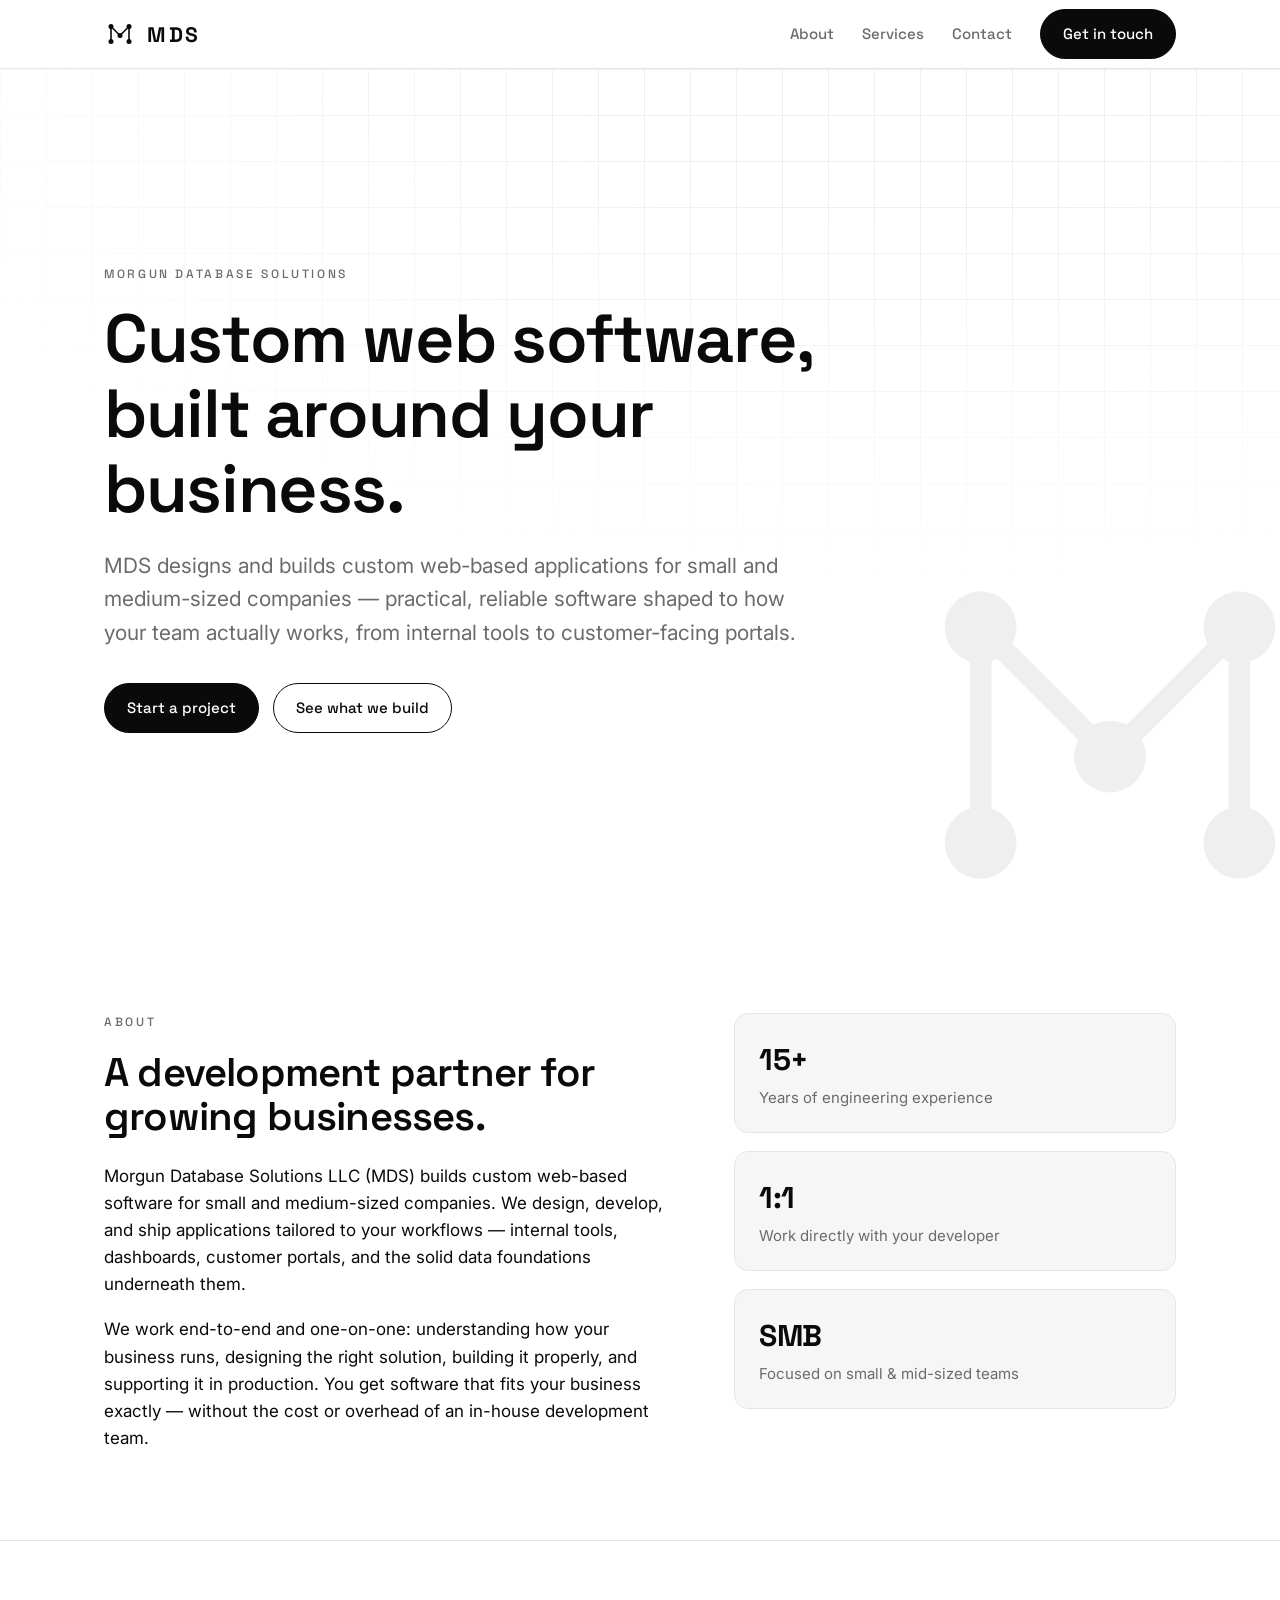
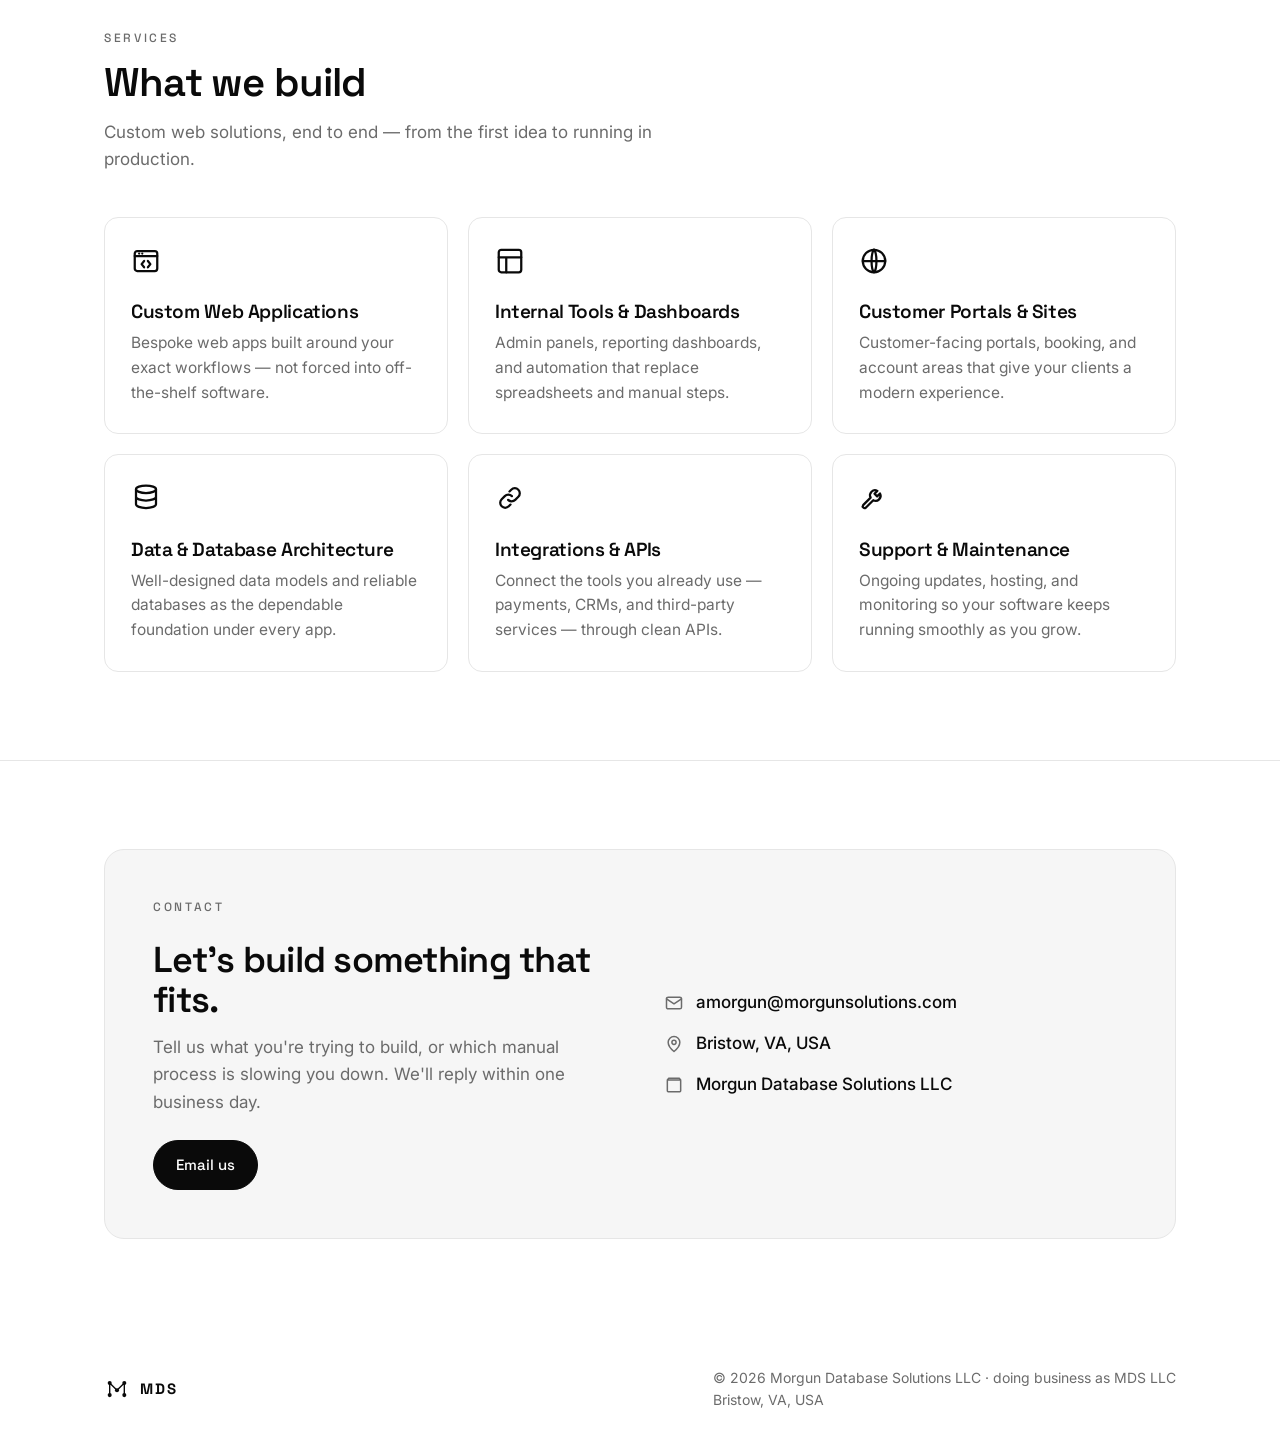
==== commit feaab31f: "Add Bristow, VA, USA location to footer and contact Co-Authored-By: Claude Opus 4.8 <noreply@anthrop" ====
--- a/index.html
+++ b/index.html
@@ -150,7 +150,7 @@
             </a>
             <span>
               <svg class="ic" viewBox="0 0 24 24" fill="none" stroke="currentColor" stroke-width="1.8" stroke-linecap="round" stroke-linejoin="round"><path d="M12 21s-7-5.5-7-11a7 7 0 0 1 14 0c0 5.5-7 11-7 11Z"/><circle cx="12" cy="10" r="2.5"/></svg>
-              United States
+              Bristow, VA, USA
             </span>
             <span>
               <svg class="ic" viewBox="0 0 24 24" fill="none" stroke="currentColor" stroke-width="1.8" stroke-linecap="round" stroke-linejoin="round"><path d="M4 6h16M4 6v13a1 1 0 0 0 1 1h14a1 1 0 0 0 1-1V6M4 6l1.5-2h13L20 6"/></svg>
@@ -174,7 +174,7 @@
         </svg>
         <span class="name">MDS</span>
       </div>
-      <div class="foot-meta">© <span id="year">2026</span> Morgun Database Solutions LLC · doing business as MDS LLC</div>
+      <div class="foot-meta">© <span id="year">2026</span> Morgun Database Solutions LLC · doing business as MDS LLC<br />Bristow, VA, USA</div>
     </div>
   </footer>
 
